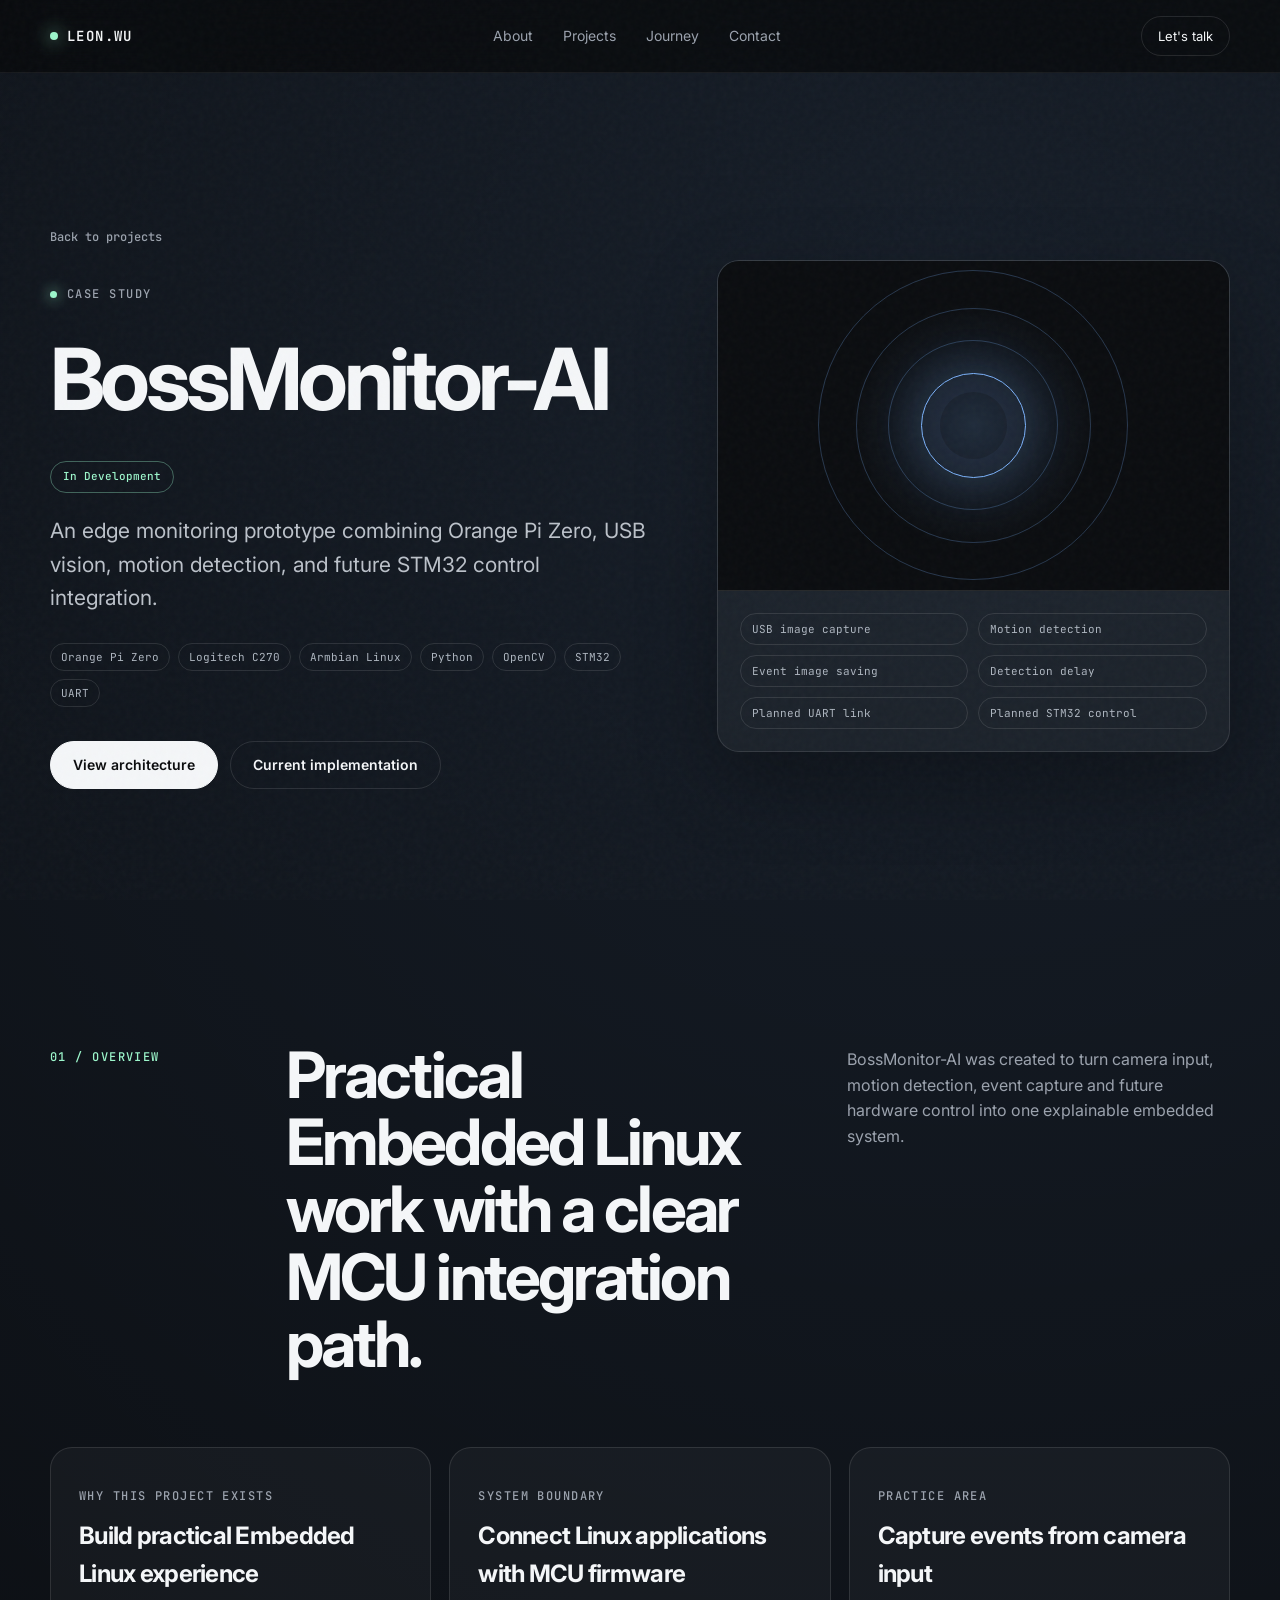
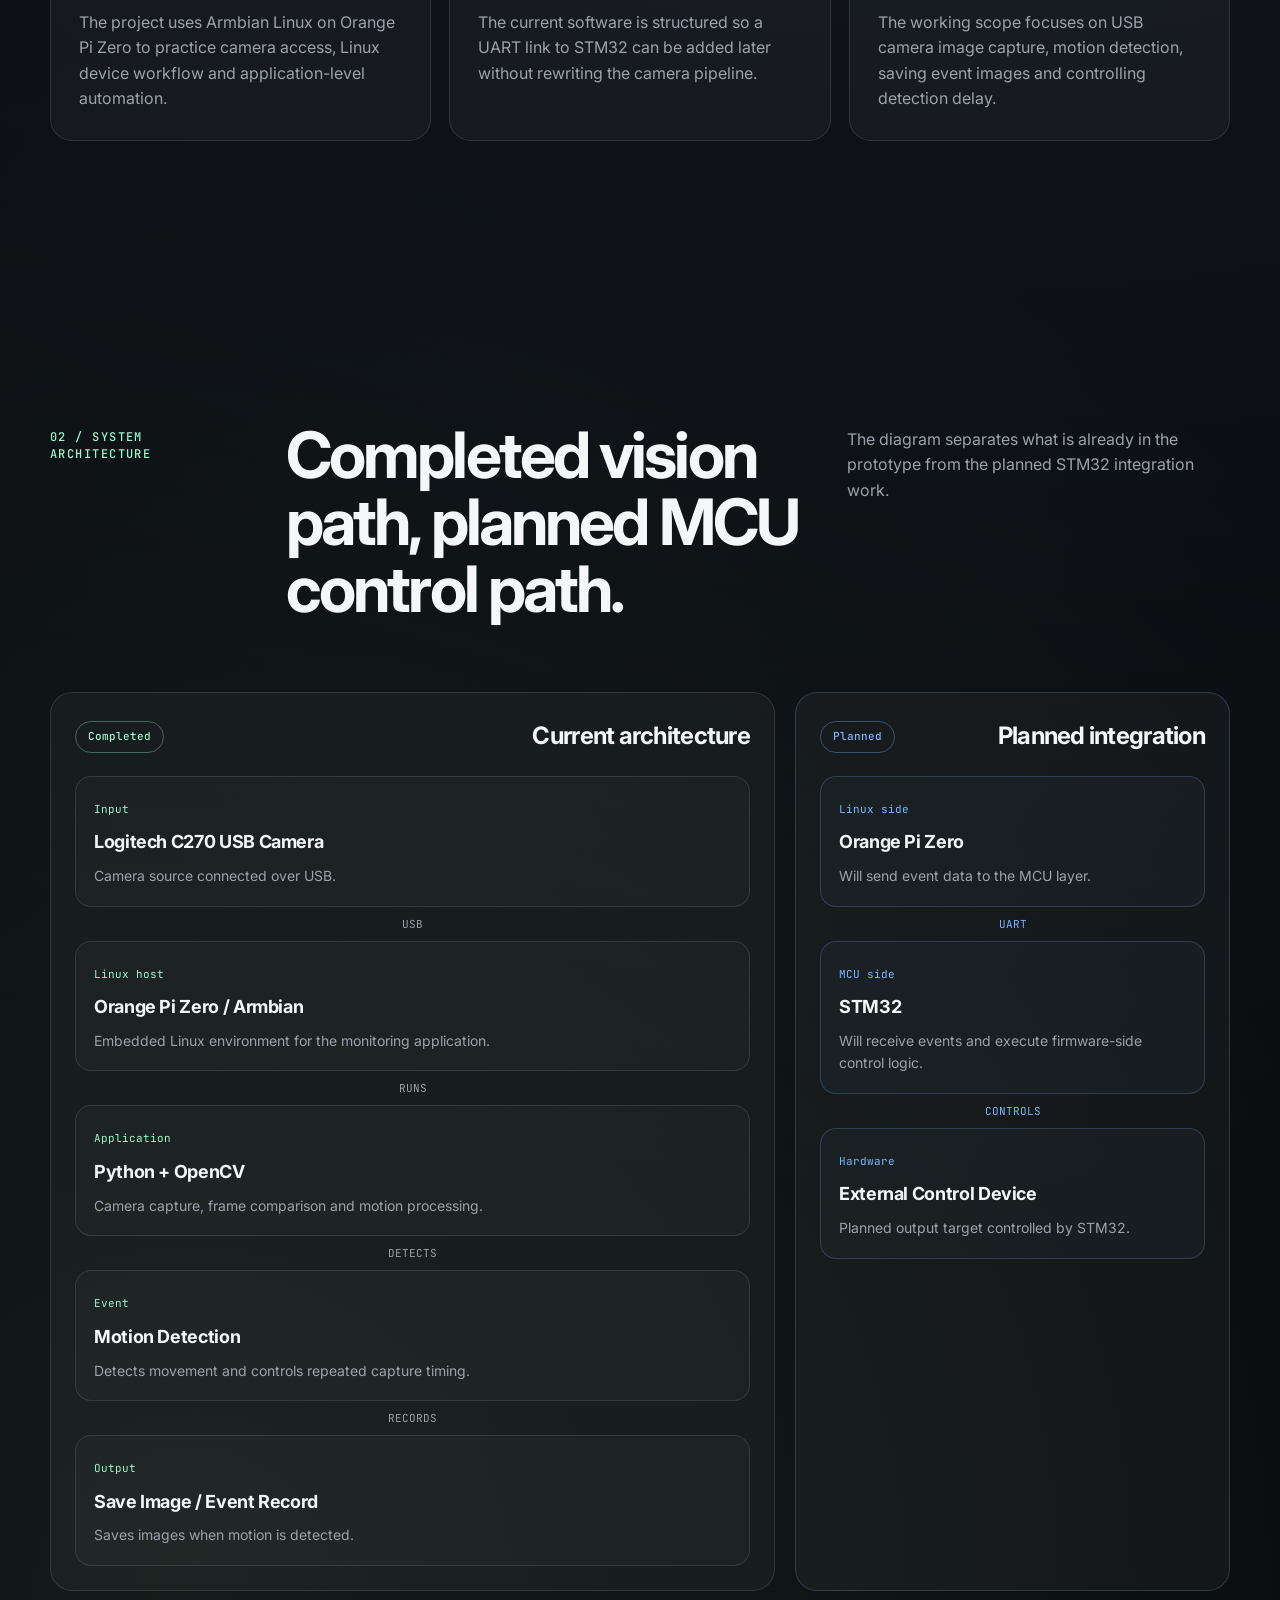
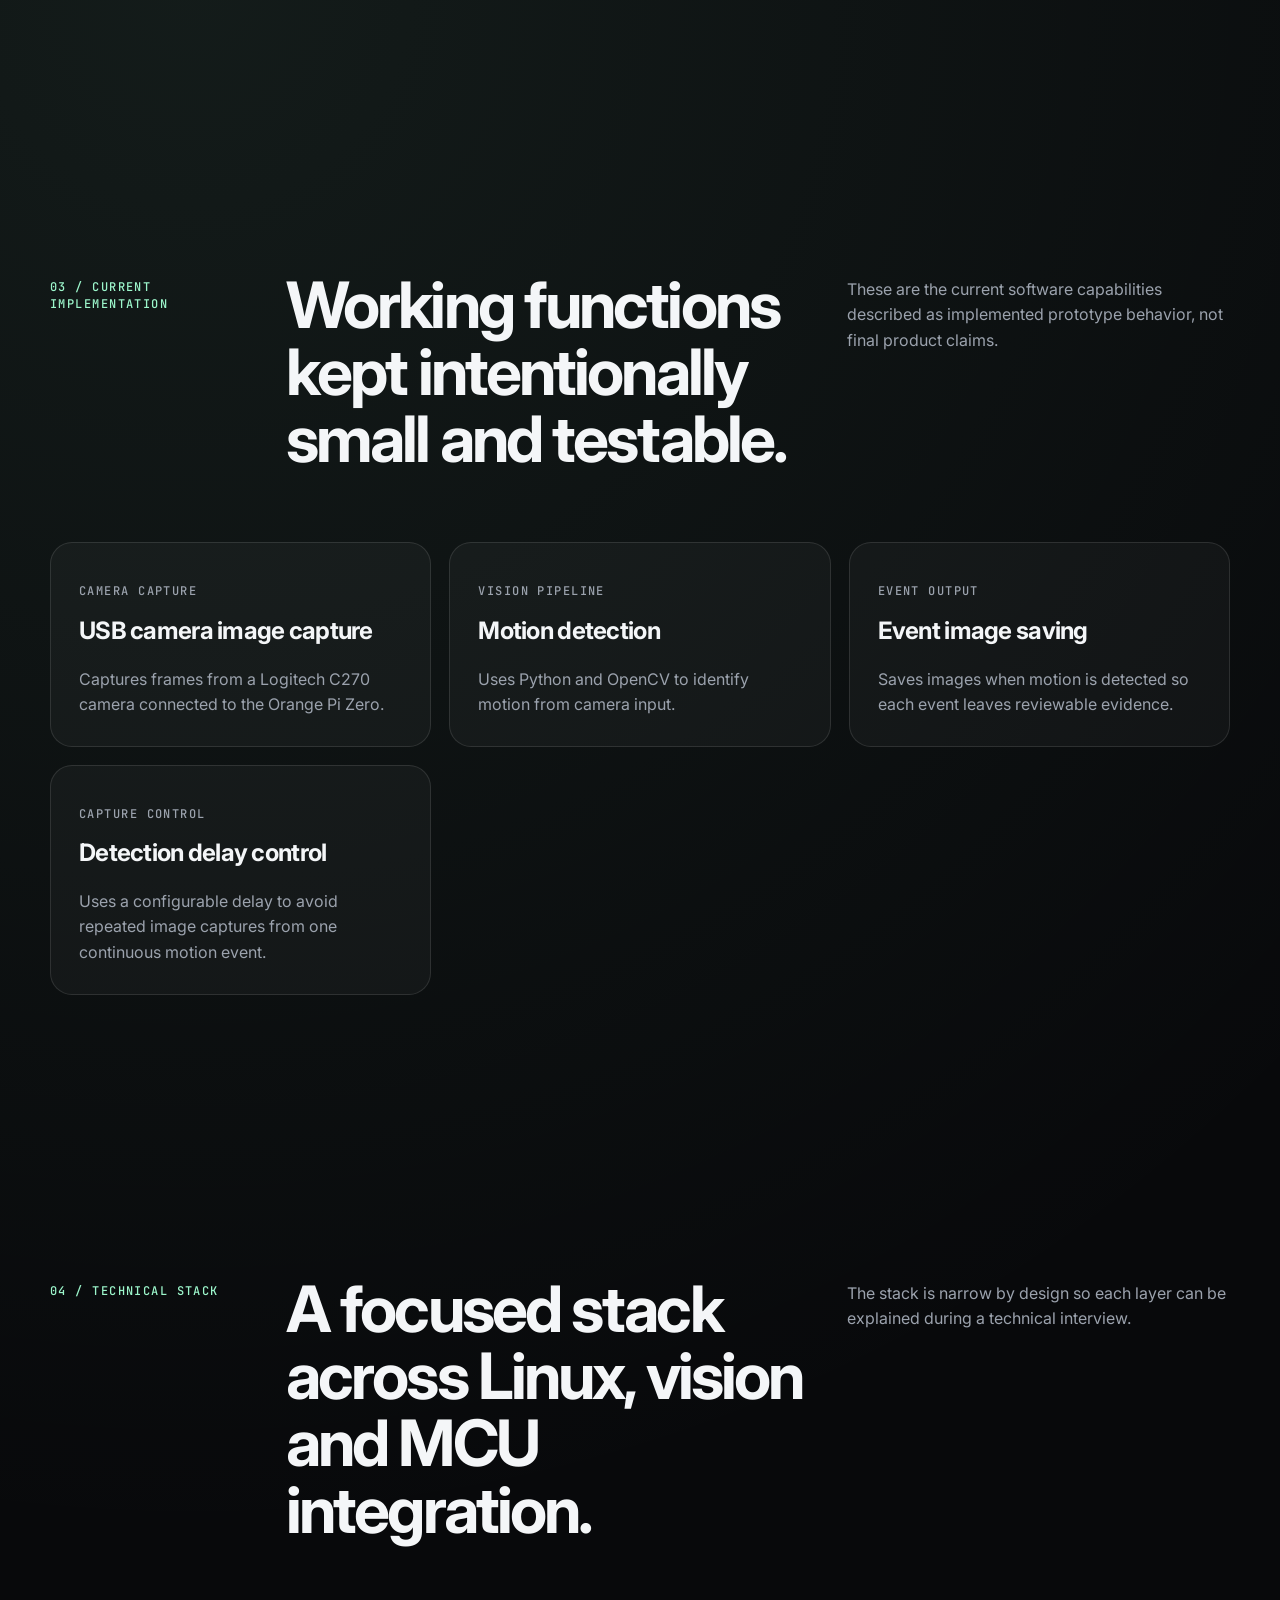
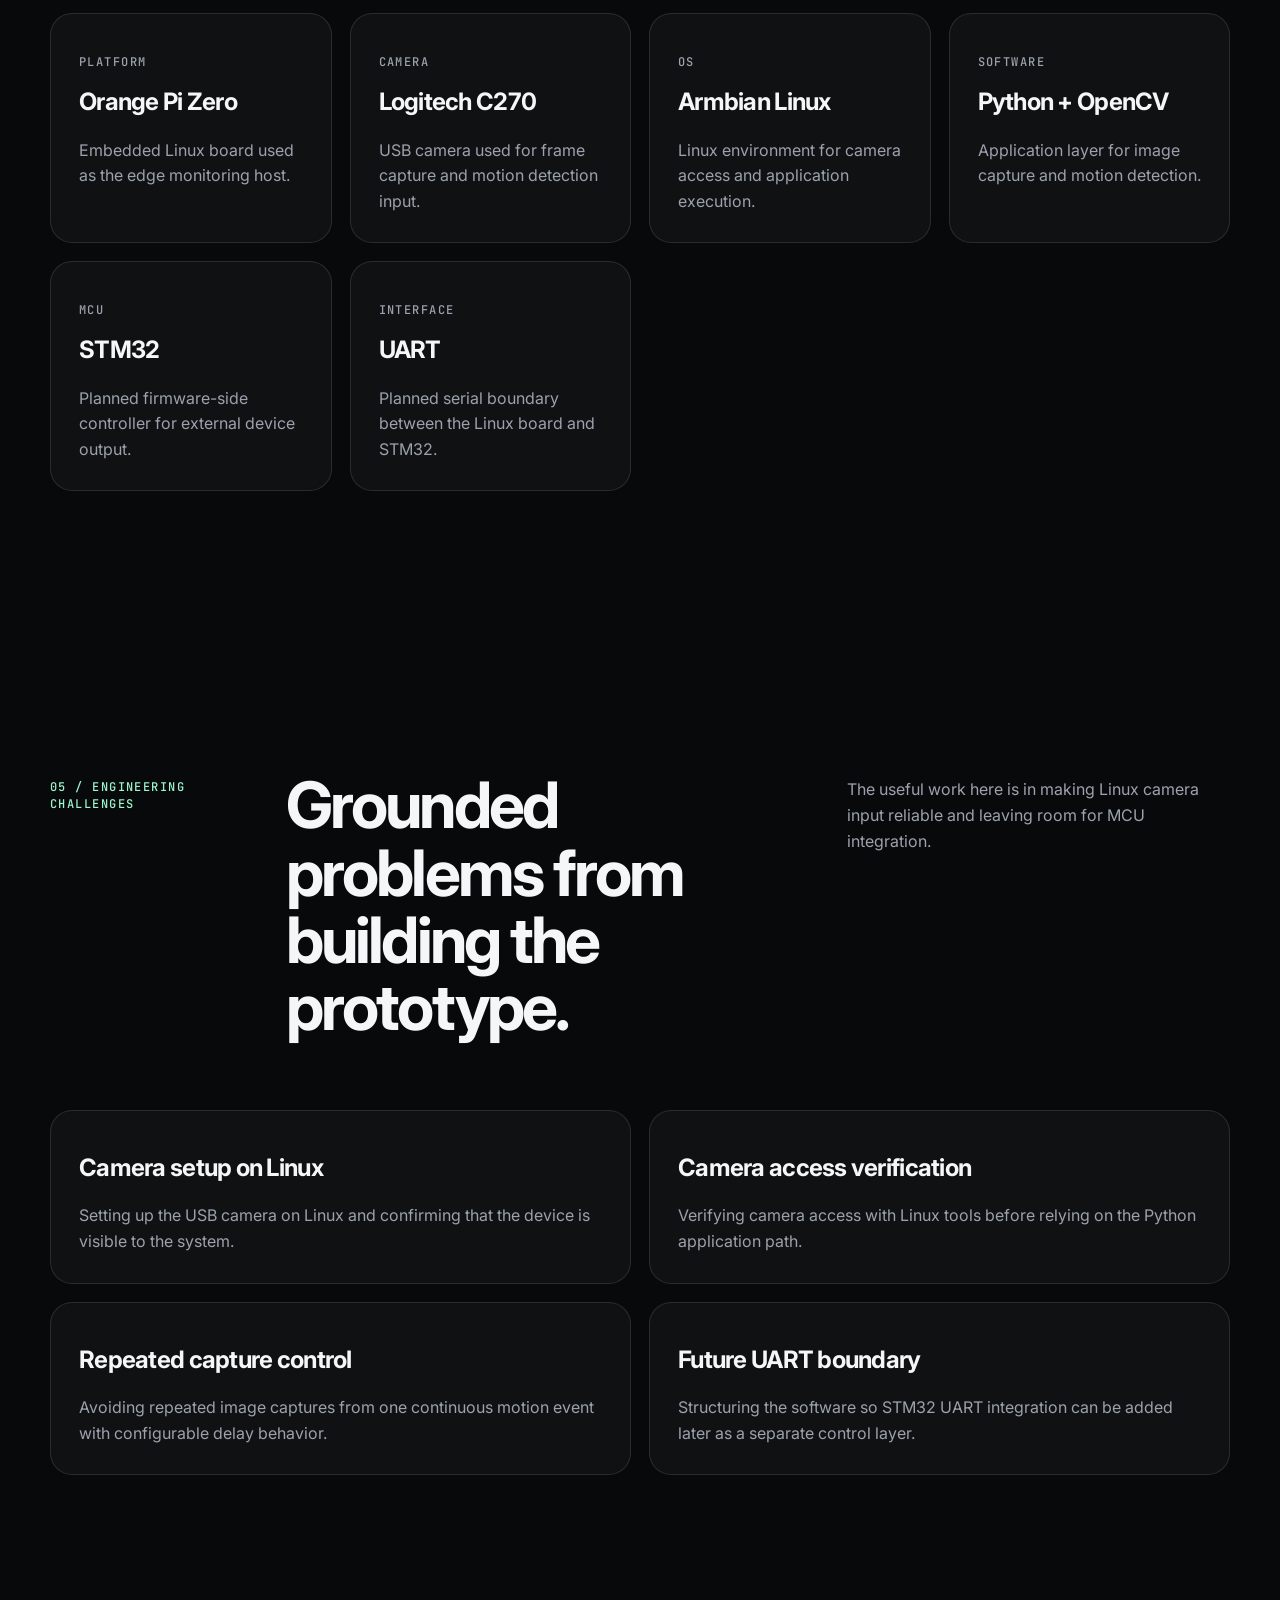
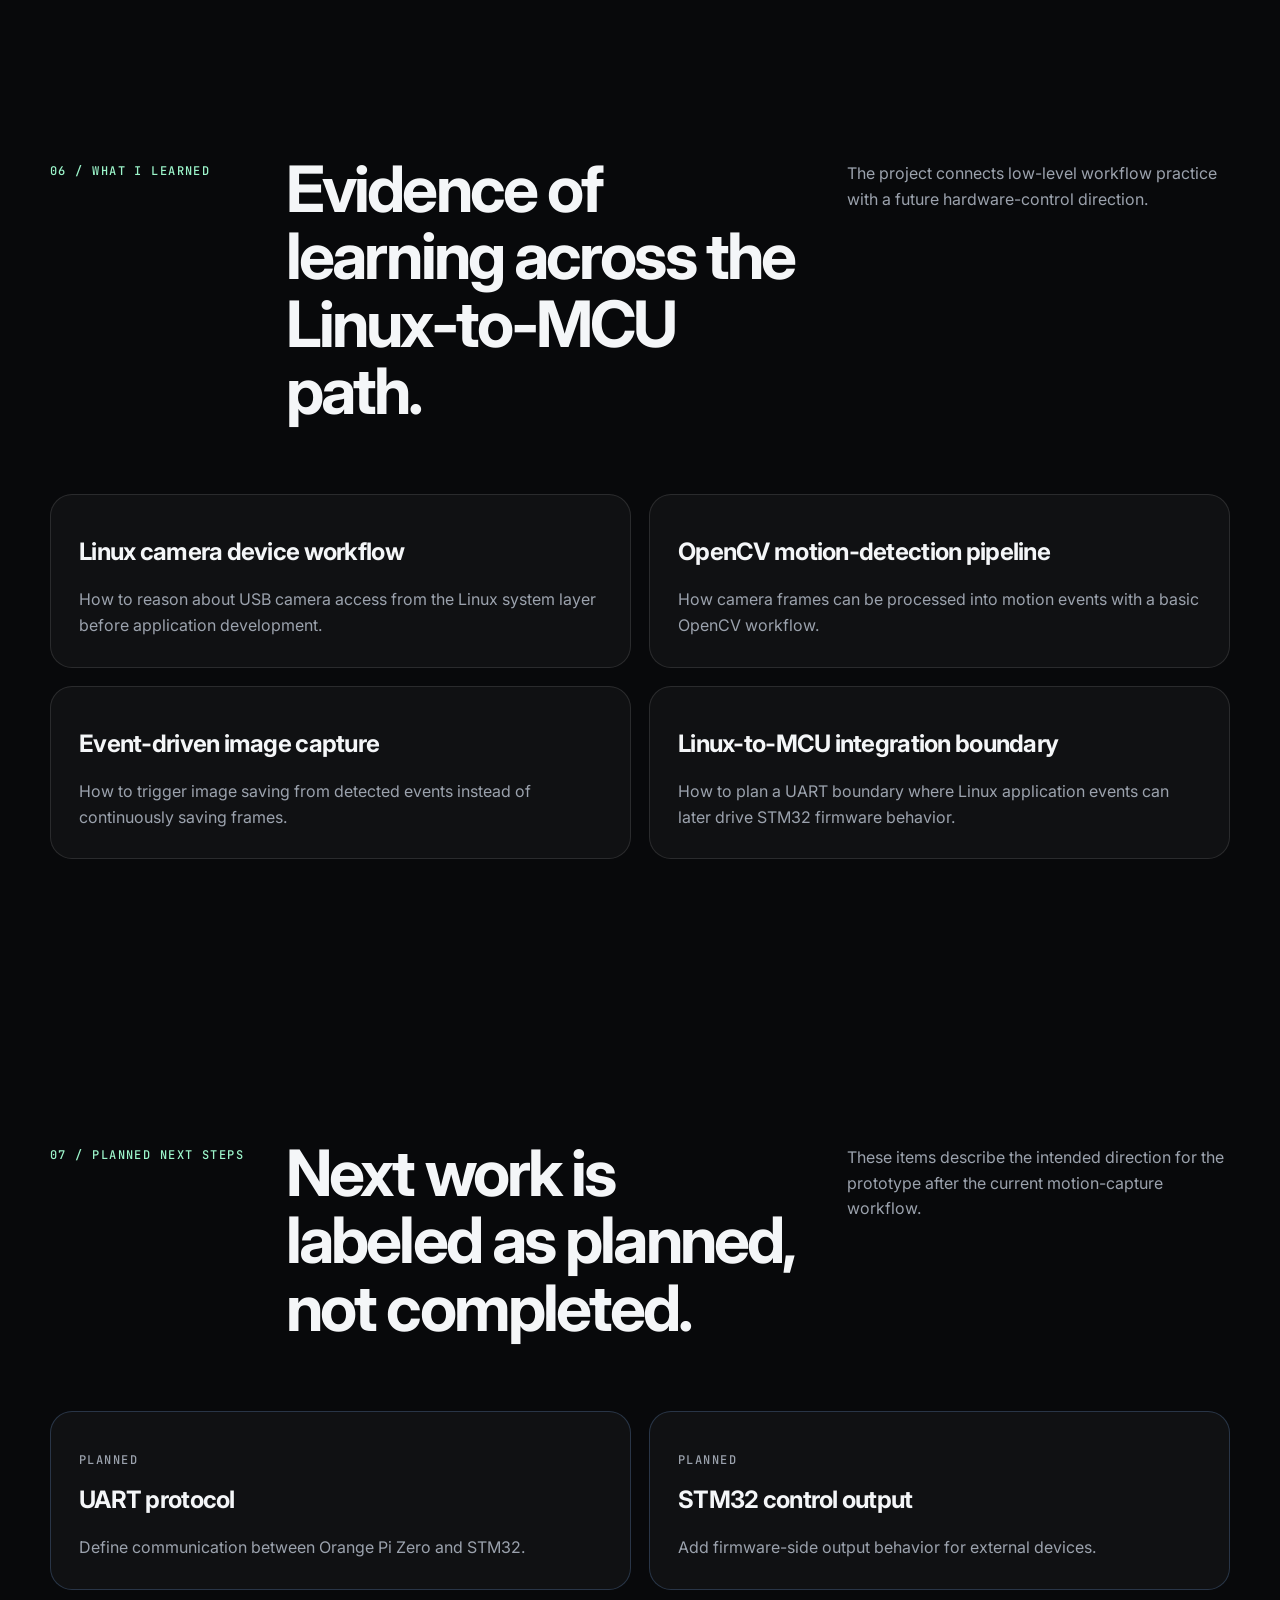
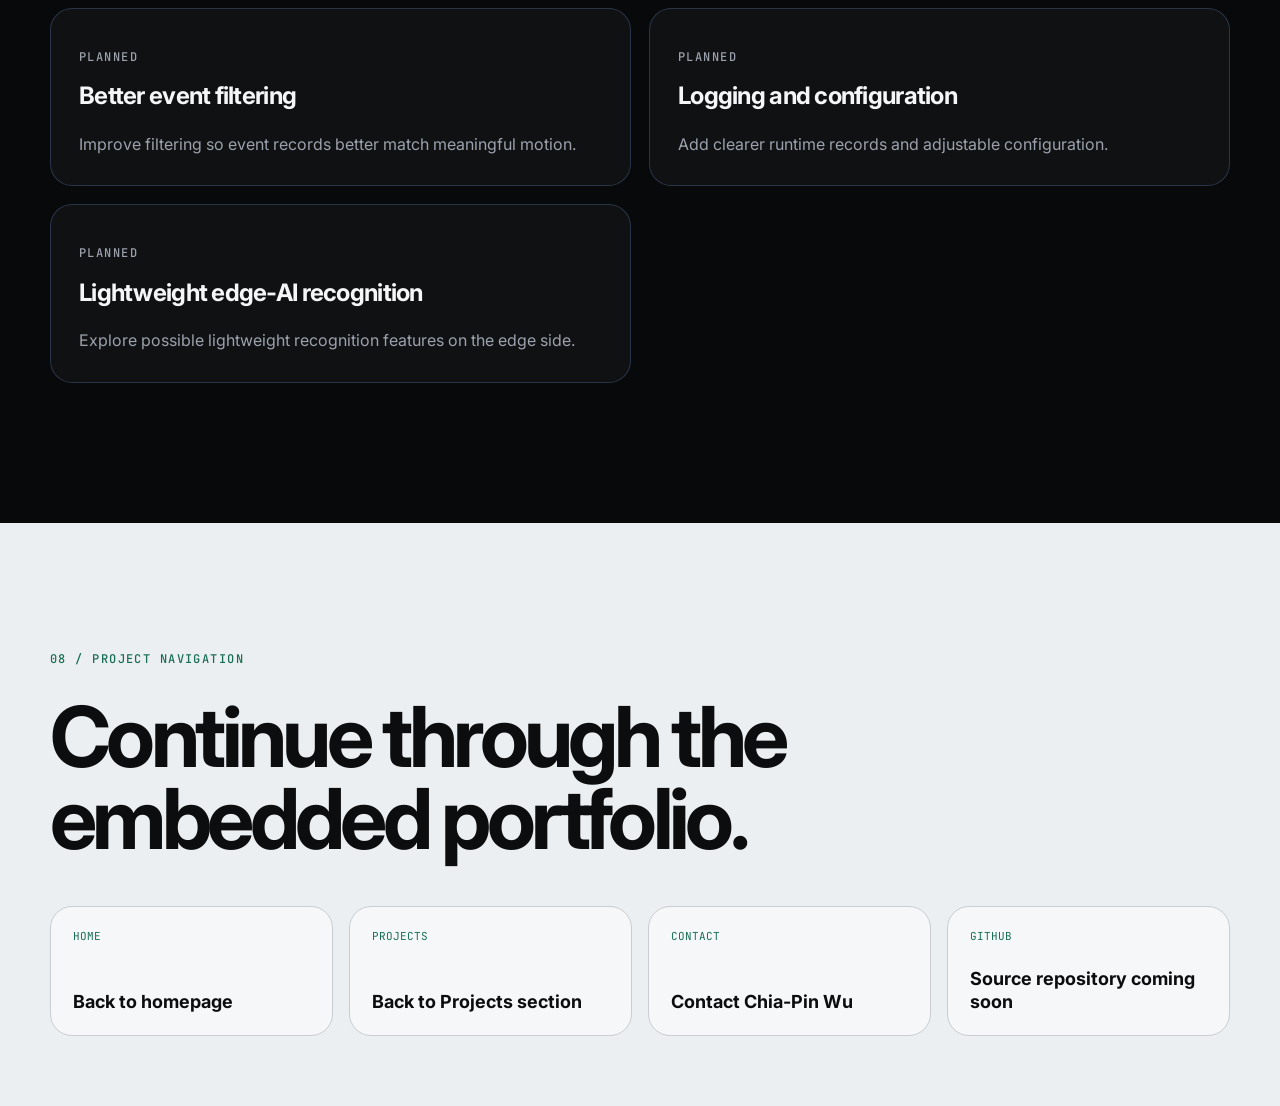
==== projects/bossmonitor-ai.html @ 5023fef6 "feat(repo): add BossMonitor-AI case study and homepage link" ====
<!doctype html>
<html lang="en">
<head>
  <meta charset="utf-8" />
  <meta name="viewport" content="width=device-width, initial-scale=1" />
  <meta name="description" content="BossMonitor-AI case study by Chia-Pin Wu, covering Orange Pi Zero, Logitech C270 USB vision, motion detection, Python, OpenCV, Armbian Linux and planned STM32 UART integration." />
  <meta name="theme-color" content="#08090b" />
  <title>BossMonitor-AI | Chia-Pin Wu</title>
  <link rel="preconnect" href="https://fonts.googleapis.com">
  <link rel="preconnect" href="https://fonts.gstatic.com" crossorigin>
  <link href="https://fonts.googleapis.com/css2?family=Inter:wght@400;500;600;700&family=JetBrains+Mono:wght@400;500&display=swap" rel="stylesheet">
  <link rel="stylesheet" href="../styles.css" />
</head>
<body>
  <div class="noise" aria-hidden="true"></div>
  <header class="nav-wrap">
    <nav class="nav container" aria-label="Primary navigation">
      <a class="brand" href="../index.html#top" aria-label="Chia-Pin Wu home">
        <span class="brand-dot"></span>
        LEON.WU
      </a>
      <div class="nav-links">
        <a href="../index.html#about">About</a>
        <a href="../index.html#projects">Projects</a>
        <a href="../index.html#journey">Journey</a>
        <a href="../index.html#contact">Contact</a>
      </div>
      <a class="nav-cta" href="../index.html#contact">Let's talk</a>
    </nav>
  </header>

  <main id="top">
    <section class="project-detail-hero container">
      <div class="project-detail-grid">
        <div class="project-detail-copy reveal">
          <a class="back-link" href="../index.html#projects">Back to projects</a>
          <p class="eyebrow"><span></span> CASE STUDY</p>
          <div class="project-title-row">
            <h1>BossMonitor-AI</h1>
            <span class="status-badge">In Development</span>
          </div>
          <p class="hero-lead">
            An edge monitoring prototype combining Orange Pi Zero, USB vision, motion detection,
            and future STM32 control integration.
          </p>
          <div class="tags project-hero-tags">
            <span>Orange Pi Zero</span><span>Logitech C270</span><span>Armbian Linux</span><span>Python</span><span>OpenCV</span><span>STM32</span><span>UART</span>
          </div>
          <div class="project-actions">
            <a class="button primary" href="#architecture">View architecture</a>
            <a class="button ghost" href="#implementation">Current implementation</a>
          </div>
        </div>

        <div class="project-detail-visual reveal delay-1" aria-label="BossMonitor-AI architecture preview">
          <div class="project-visual boss">
            <div class="camera-ring"></div>
            <div class="signal s1"></div>
            <div class="signal s2"></div>
            <div class="signal s3"></div>
          </div>
          <div class="detail-signal-list" aria-label="Core project components">
            <span>USB image capture</span>
            <span>Motion detection</span>
            <span>Event image saving</span>
            <span>Detection delay</span>
            <span>Planned UART link</span>
            <span>Planned STM32 control</span>
          </div>
        </div>
      </div>
    </section>

    <section class="section container">
      <div class="section-heading reveal">
        <p class="section-kicker">01 / OVERVIEW</p>
        <h2>Practical Embedded Linux work with a clear MCU integration path.</h2>
        <p>
          BossMonitor-AI was created to turn camera input, motion detection, event capture and future hardware control
          into one explainable embedded system.
        </p>
      </div>

      <div class="detail-panel-grid">
        <article class="detail-panel reveal">
          <p class="project-type">WHY THIS PROJECT EXISTS</p>
          <h3>Build practical Embedded Linux experience</h3>
          <p>
            The project uses Armbian Linux on Orange Pi Zero to practice camera access, Linux device workflow and application-level automation.
          </p>
        </article>
        <article class="detail-panel reveal delay-1">
          <p class="project-type">SYSTEM BOUNDARY</p>
          <h3>Connect Linux applications with MCU firmware</h3>
          <p>
            The current software is structured so a UART link to STM32 can be added later without rewriting the camera pipeline.
          </p>
        </article>
        <article class="detail-panel reveal delay-2">
          <p class="project-type">PRACTICE AREA</p>
          <h3>Capture events from camera input</h3>
          <p>
            The working scope focuses on USB camera image capture, motion detection, saving event images and controlling detection delay.
          </p>
        </article>
      </div>
    </section>

    <section class="section container" id="architecture">
      <div class="section-heading reveal">
        <p class="section-kicker">02 / SYSTEM ARCHITECTURE</p>
        <h2>Completed vision path, planned MCU control path.</h2>
        <p>
          The diagram separates what is already in the prototype from the planned STM32 integration work.
        </p>
      </div>

      <div class="architecture-board reveal" aria-label="BossMonitor-AI current and planned architecture">
        <article class="architecture-stage">
          <div class="architecture-stage-head">
            <span class="state-pill completed">Completed</span>
            <h3>Current architecture</h3>
          </div>
          <div class="flow-stack">
            <div class="flow-card completed">
              <span>Input</span>
              <h4>Logitech C270 USB Camera</h4>
              <p>Camera source connected over USB.</p>
            </div>
            <div class="flow-connector"><span>USB</span></div>
            <div class="flow-card completed">
              <span>Linux host</span>
              <h4>Orange Pi Zero / Armbian</h4>
              <p>Embedded Linux environment for the monitoring application.</p>
            </div>
            <div class="flow-connector"><span>runs</span></div>
            <div class="flow-card completed">
              <span>Application</span>
              <h4>Python + OpenCV</h4>
              <p>Camera capture, frame comparison and motion processing.</p>
            </div>
            <div class="flow-connector"><span>detects</span></div>
            <div class="flow-card completed">
              <span>Event</span>
              <h4>Motion Detection</h4>
              <p>Detects movement and controls repeated capture timing.</p>
            </div>
            <div class="flow-connector"><span>records</span></div>
            <div class="flow-card completed">
              <span>Output</span>
              <h4>Save Image / Event Record</h4>
              <p>Saves images when motion is detected.</p>
            </div>
          </div>
        </article>

        <article class="architecture-stage planned">
          <div class="architecture-stage-head">
            <span class="state-pill planned">Planned</span>
            <h3>Planned integration</h3>
          </div>
          <div class="flow-stack">
            <div class="flow-card planned">
              <span>Linux side</span>
              <h4>Orange Pi Zero</h4>
              <p>Will send event data to the MCU layer.</p>
            </div>
            <div class="flow-connector planned"><span>UART</span></div>
            <div class="flow-card planned">
              <span>MCU side</span>
              <h4>STM32</h4>
              <p>Will receive events and execute firmware-side control logic.</p>
            </div>
            <div class="flow-connector planned"><span>controls</span></div>
            <div class="flow-card planned">
              <span>Hardware</span>
              <h4>External Control Device</h4>
              <p>Planned output target controlled by STM32.</p>
            </div>
          </div>
        </article>
      </div>
    </section>

    <section class="section container" id="implementation">
      <div class="section-heading reveal">
        <p class="section-kicker">03 / CURRENT IMPLEMENTATION</p>
        <h2>Working functions kept intentionally small and testable.</h2>
        <p>
          These are the current software capabilities described as implemented prototype behavior, not final product claims.
        </p>
      </div>

      <div class="detail-panel-grid">
        <article class="detail-panel reveal">
          <p class="project-type">CAMERA CAPTURE</p>
          <h3>USB camera image capture</h3>
          <p>Captures frames from a Logitech C270 camera connected to the Orange Pi Zero.</p>
        </article>
        <article class="detail-panel reveal delay-1">
          <p class="project-type">VISION PIPELINE</p>
          <h3>Motion detection</h3>
          <p>Uses Python and OpenCV to identify motion from camera input.</p>
        </article>
        <article class="detail-panel reveal delay-2">
          <p class="project-type">EVENT OUTPUT</p>
          <h3>Event image saving</h3>
          <p>Saves images when motion is detected so each event leaves reviewable evidence.</p>
        </article>
        <article class="detail-panel reveal">
          <p class="project-type">CAPTURE CONTROL</p>
          <h3>Detection delay control</h3>
          <p>Uses a configurable delay to avoid repeated image captures from one continuous motion event.</p>
        </article>
      </div>
    </section>

    <section class="section container">
      <div class="section-heading reveal">
        <p class="section-kicker">04 / TECHNICAL STACK</p>
        <h2>A focused stack across Linux, vision and MCU integration.</h2>
        <p>
          The stack is narrow by design so each layer can be explained during a technical interview.
        </p>
      </div>

      <div class="spec-grid">
        <article class="detail-panel reveal">
          <p class="project-type">PLATFORM</p>
          <h3>Orange Pi Zero</h3>
          <p>Embedded Linux board used as the edge monitoring host.</p>
        </article>
        <article class="detail-panel reveal delay-1">
          <p class="project-type">CAMERA</p>
          <h3>Logitech C270</h3>
          <p>USB camera used for frame capture and motion detection input.</p>
        </article>
        <article class="detail-panel reveal">
          <p class="project-type">OS</p>
          <h3>Armbian Linux</h3>
          <p>Linux environment for camera access and application execution.</p>
        </article>
        <article class="detail-panel reveal delay-1">
          <p class="project-type">SOFTWARE</p>
          <h3>Python + OpenCV</h3>
          <p>Application layer for image capture and motion detection.</p>
        </article>
        <article class="detail-panel reveal">
          <p class="project-type">MCU</p>
          <h3>STM32</h3>
          <p>Planned firmware-side controller for external device output.</p>
        </article>
        <article class="detail-panel reveal delay-1">
          <p class="project-type">INTERFACE</p>
          <h3>UART</h3>
          <p>Planned serial boundary between the Linux board and STM32.</p>
        </article>
      </div>
    </section>

    <section class="section container">
      <div class="section-heading reveal">
        <p class="section-kicker">05 / ENGINEERING CHALLENGES</p>
        <h2>Grounded problems from building the prototype.</h2>
        <p>
          The useful work here is in making Linux camera input reliable and leaving room for MCU integration.
        </p>
      </div>

      <div class="detail-list-grid">
        <article class="detail-panel reveal">
          <h3>Camera setup on Linux</h3>
          <p>Setting up the USB camera on Linux and confirming that the device is visible to the system.</p>
        </article>
        <article class="detail-panel reveal delay-1">
          <h3>Camera access verification</h3>
          <p>Verifying camera access with Linux tools before relying on the Python application path.</p>
        </article>
        <article class="detail-panel reveal">
          <h3>Repeated capture control</h3>
          <p>Avoiding repeated image captures from one continuous motion event with configurable delay behavior.</p>
        </article>
        <article class="detail-panel reveal delay-1">
          <h3>Future UART boundary</h3>
          <p>Structuring the software so STM32 UART integration can be added later as a separate control layer.</p>
        </article>
      </div>
    </section>

    <section class="section container">
      <div class="section-heading reveal">
        <p class="section-kicker">06 / WHAT I LEARNED</p>
        <h2>Evidence of learning across the Linux-to-MCU path.</h2>
        <p>
          The project connects low-level workflow practice with a future hardware-control direction.
        </p>
      </div>

      <div class="detail-list-grid">
        <article class="detail-panel reveal">
          <h3>Linux camera device workflow</h3>
          <p>How to reason about USB camera access from the Linux system layer before application development.</p>
        </article>
        <article class="detail-panel reveal delay-1">
          <h3>OpenCV motion-detection pipeline</h3>
          <p>How camera frames can be processed into motion events with a basic OpenCV workflow.</p>
        </article>
        <article class="detail-panel reveal">
          <h3>Event-driven image capture</h3>
          <p>How to trigger image saving from detected events instead of continuously saving frames.</p>
        </article>
        <article class="detail-panel reveal delay-1">
          <h3>Linux-to-MCU integration boundary</h3>
          <p>How to plan a UART boundary where Linux application events can later drive STM32 firmware behavior.</p>
        </article>
      </div>
    </section>

    <section class="section container">
      <div class="section-heading reveal">
        <p class="section-kicker">07 / PLANNED NEXT STEPS</p>
        <h2>Next work is labeled as planned, not completed.</h2>
        <p>
          These items describe the intended direction for the prototype after the current motion-capture workflow.
        </p>
      </div>

      <div class="detail-list-grid">
        <article class="detail-panel planned-card reveal">
          <p class="project-type">PLANNED</p>
          <h3>UART protocol</h3>
          <p>Define communication between Orange Pi Zero and STM32.</p>
        </article>
        <article class="detail-panel planned-card reveal delay-1">
          <p class="project-type">PLANNED</p>
          <h3>STM32 control output</h3>
          <p>Add firmware-side output behavior for external devices.</p>
        </article>
        <article class="detail-panel planned-card reveal">
          <p class="project-type">PLANNED</p>
          <h3>Better event filtering</h3>
          <p>Improve filtering so event records better match meaningful motion.</p>
        </article>
        <article class="detail-panel planned-card reveal delay-1">
          <p class="project-type">PLANNED</p>
          <h3>Logging and configuration</h3>
          <p>Add clearer runtime records and adjustable configuration.</p>
        </article>
        <article class="detail-panel planned-card reveal">
          <p class="project-type">PLANNED</p>
          <h3>Lightweight edge-AI recognition</h3>
          <p>Explore possible lightweight recognition features on the edge side.</p>
        </article>
      </div>
    </section>

    <section class="project-detail-cta">
      <div class="container reveal">
        <p class="section-kicker">08 / PROJECT NAVIGATION</p>
        <h2>Continue through the embedded portfolio.</h2>
        <div class="project-nav-grid">
          <a class="project-nav-card" href="../index.html#top">
            <span>Home</span>
            <strong>Back to homepage</strong>
          </a>
          <a class="project-nav-card" href="../index.html#projects">
            <span>Projects</span>
            <strong>Back to Projects section</strong>
          </a>
          <a class="project-nav-card" href="../index.html#contact">
            <span>Contact</span>
            <strong>Contact Chia-Pin Wu</strong>
          </a>
          <article class="project-nav-card project-nav-card-static" aria-label="Source repository coming soon">
            <span>GitHub</span>
            <strong>Source repository coming soon</strong>
          </article>
        </div>
      </div>
    </section>
  </main>

  <script src="../script.js"></script>
</body>
</html>
---- styles.css ----
:root {
  --bg: #08090b;
  --bg-soft: #0d0f12;
  --panel: rgba(255,255,255,.035);
  --line: rgba(255,255,255,.11);
  --line-strong: rgba(255,255,255,.2);
  --text: #f4f6f8;
  --muted: #9ba2ad;
  --accent: #9cf6cb;
  --accent-2: #7eb5ff;
  --max: 1180px;
}

* { box-sizing: border-box; }
html { scroll-behavior: smooth; }
body {
  margin: 0;
  color: var(--text);
  background:
    radial-gradient(circle at 75% 4%, rgba(126,181,255,.12), transparent 28%),
    radial-gradient(circle at 15% 35%, rgba(156,246,203,.08), transparent 26%),
    var(--bg);
  font-family: Inter, system-ui, sans-serif;
  line-height: 1.6;
  overflow-x: hidden;
}
a { color: inherit; text-decoration: none; }
.container { width: min(calc(100% - 40px), var(--max)); margin-inline: auto; }
.noise {
  position: fixed; inset: 0; pointer-events: none; opacity: .035; z-index: 99;
  background-image: url("data:image/svg+xml,%3Csvg viewBox='0 0 180 180' xmlns='http://www.w3.org/2000/svg'%3E%3Cfilter id='n'%3E%3CfeTurbulence type='fractalNoise' baseFrequency='.9' numOctaves='4' stitchTiles='stitch'/%3E%3C/filter%3E%3Crect width='100%25' height='100%25' filter='url(%23n)' opacity='.8'/%3E%3C/svg%3E");
}

.nav-wrap {
  position: sticky; top: 0; z-index: 50;
  backdrop-filter: blur(18px);
  background: rgba(8,9,11,.72);
  border-bottom: 1px solid rgba(255,255,255,.06);
}
.nav { height: 72px; display: flex; align-items: center; justify-content: space-between; gap: 24px; }
.brand { font: 600 14px/1 JetBrains Mono, monospace; letter-spacing: .1em; display: flex; align-items: center; gap: 9px; }
.brand-dot { width: 8px; height: 8px; border-radius: 50%; background: var(--accent); box-shadow: 0 0 18px var(--accent); }
.nav-links { display: flex; gap: 30px; color: var(--muted); font-size: 14px; }
.nav-links a:hover { color: var(--text); }
.nav-cta, .button {
  display: inline-flex; align-items: center; justify-content: center;
  border-radius: 999px; transition: .25s ease;
}
.nav-cta { font-size: 13px; border: 1px solid var(--line); padding: 9px 16px; }
.nav-cta:hover { border-color: var(--accent); color: var(--accent); }

.hero { padding: 108px 0 48px; min-height: calc(100vh - 72px); display: flex; flex-direction: column; justify-content: space-between; }
.hero-grid { display: grid; grid-template-columns: 1.12fr .88fr; gap: 70px; align-items: center; }
.eyebrow, .section-kicker, .project-type, .timeline-label {
  font: 500 12px/1.4 JetBrains Mono, monospace; letter-spacing: .12em; color: var(--muted);
}
.eyebrow { display: flex; align-items: center; gap: 10px; }
.eyebrow span { width: 7px; height: 7px; border-radius: 50%; background: var(--accent); box-shadow: 0 0 14px var(--accent); }
h1 { margin: 24px 0; font-size: clamp(48px, 7.5vw, 96px); line-height: .98; letter-spacing: -.055em; max-width: 900px; }
h1 span { display: block; color: transparent; -webkit-text-stroke: 1px rgba(255,255,255,.45); }
.hero-lead { max-width: 680px; color: #bcc2ca; font-size: clamp(17px, 2vw, 21px); }
.hero-actions { display: flex; gap: 12px; margin-top: 34px; }
.button { min-height: 48px; padding: 0 22px; border: 1px solid var(--line); font-weight: 600; font-size: 14px; }
.button.primary { background: var(--text); color: #0b0c0e; border-color: var(--text); }
.button.primary:hover { transform: translateY(-2px); box-shadow: 0 12px 35px rgba(255,255,255,.12); }
.button.ghost:hover { border-color: var(--accent); color: var(--accent); }
.hero-meta { display: grid; grid-template-columns: repeat(3, 1fr); gap: 22px; border-top: 1px solid var(--line); margin-top: 58px; padding-top: 22px; }
.hero-meta strong { display: block; font-size: 14px; margin-bottom: 4px; }
.hero-meta span { color: var(--muted); font-size: 12px; }

.terminal {
  border: 1px solid var(--line);
  background: linear-gradient(145deg, rgba(255,255,255,.045), rgba(255,255,255,.015));
  border-radius: 22px; overflow: hidden; box-shadow: 0 30px 80px rgba(0,0,0,.35);
}
.terminal-bar { height: 50px; border-bottom: 1px solid var(--line); display: flex; align-items: center; padding: 0 17px; color: var(--muted); font: 12px JetBrains Mono, monospace; }
.terminal-dots { display: flex; gap: 7px; margin-right: auto; }
.terminal-dots i { width: 8px; height: 8px; border-radius: 50%; background: rgba(255,255,255,.22); }
.terminal-body { padding: 28px; min-height: 395px; font: 13px/1.8 JetBrains Mono, monospace; }
.terminal-body p { margin: 0 0 12px; }
.prompt { color: var(--accent); }
.result { color: #adb5bf; padding-left: 18px; }
.result.accent { color: var(--accent-2); }
.cursor { display: inline-block; width: 8px; height: 16px; background: var(--accent); vertical-align: -3px; animation: blink 1s steps(1) infinite; }
@keyframes blink { 50% { opacity: 0; } }

.tech-strip { margin-top: 90px; padding: 18px 0; display: flex; gap: 35px; overflow: hidden; border-top: 1px solid var(--line); border-bottom: 1px solid var(--line); color: #7f8792; font: 500 12px JetBrains Mono, monospace; white-space: nowrap; }

.section { padding: 140px 0; }
.section-heading { display: grid; grid-template-columns: .42fr 1.1fr .8fr; gap: 35px; align-items: start; margin-bottom: 70px; }
.section-heading h2 { margin: 0; font-size: clamp(38px, 5vw, 66px); line-height: 1.05; letter-spacing: -.045em; }
.section-heading > p:last-child { margin: 6px 0 0; color: var(--muted); }
.section-kicker { color: var(--accent); margin: 8px 0 0; }

.about-grid { display: grid; grid-template-columns: .85fr 1.15fr; gap: 24px; }
.panel, .skill-card, .project-card, .note-card {
  border: 1px solid var(--line); background: var(--panel); border-radius: 22px;
}
.about-story { padding: 35px; font-size: 20px; color: #c5cbd2; }
.about-story p:first-child { margin-top: 0; }
.about-story p:last-child { margin-bottom: 0; color: var(--muted); }
.skills-grid { display: grid; grid-template-columns: repeat(2,1fr); gap: 16px; }
.skill-card { padding: 25px; min-height: 210px; transition: .25s; }
.skill-card:hover { transform: translateY(-4px); border-color: var(--line-strong); }
.skill-num { font: 12px JetBrains Mono, monospace; color: var(--accent); }
.skill-card h3 { font-size: 22px; margin: 35px 0 10px; }
.skill-card p:last-child { color: var(--muted); margin-bottom: 0; font-size: 14px; }

.projects-grid { display: grid; grid-template-columns: repeat(2, 1fr); gap: 20px; }
.project-card { overflow: hidden; }
.project-card-clickable { display:block; color:inherit; transition: transform .25s ease, border-color .25s ease, box-shadow .25s ease; }
.project-card-clickable:hover { transform: translateY(-4px); border-color: var(--line-strong); box-shadow: 0 24px 60px rgba(0,0,0,.22); }
.project-card-clickable:focus-visible { outline: 3px solid rgba(156,246,203,.4); outline-offset: 5px; border-color: var(--accent); }
.project-card-clickable:hover .project-link, .project-card-clickable:focus-visible .project-link { color: var(--text); }
.project-top { height: 54px; display: flex; align-items: center; justify-content: space-between; padding: 0 22px; border-bottom: 1px solid var(--line); font: 11px JetBrains Mono, monospace; color: var(--muted); }
.status { color: var(--accent); }
.project-visual { height: 260px; border-bottom: 1px solid var(--line); position: relative; display: grid; place-items: center; overflow: hidden; background: #0b0d10; }
.project-copy { padding: 28px; }
.project-copy h3 { font-size: 30px; letter-spacing: -.035em; margin: 8px 0 10px; }
.project-copy > p:not(.project-type) { color: var(--muted); min-height: 52px; }
.project-link { display:inline-flex; margin-top: 4px; color: var(--accent); font: 500 12px/1.4 JetBrains Mono, monospace; }
.project-link:hover { color: var(--text); }
.project-link:focus-visible { outline: 2px solid rgba(156,246,203,.45); outline-offset: 4px; border-radius: 4px; }
.tags { display: flex; gap: 8px; flex-wrap: wrap; margin-top: 22px; }
.tags span { border: 1px solid var(--line); border-radius: 999px; padding: 6px 10px; font: 11px JetBrains Mono, monospace; color: #aeb6c0; }
.project-visual.boss { background: radial-gradient(circle, rgba(126,181,255,.18), transparent 40%), #0b0d10; }
.camera-ring { width: 105px; height: 105px; border: 1px solid var(--accent-2); border-radius: 50%; box-shadow: inset 0 0 0 18px rgba(126,181,255,.05), 0 0 50px rgba(126,181,255,.18); }
.signal { position: absolute; border: 1px solid rgba(126,181,255,.25); border-radius: 50%; animation: pulse 3s infinite; }
.s1 { width: 170px; height: 170px; } .s2 { width: 235px; height: 235px; animation-delay: 1s; } .s3 { width: 310px; height: 310px; animation-delay: 2s; }
@keyframes pulse { 0%,100% { opacity:.15; transform:scale(.95)} 50% { opacity:.8; transform:scale(1.03)} }
.project-visual.buildroot code, .project-visual.driver pre { color: var(--accent); font: 14px/1.9 JetBrains Mono, monospace; }
.project-visual.stm32 { background-image: linear-gradient(rgba(255,255,255,.035) 1px, transparent 1px), linear-gradient(90deg, rgba(255,255,255,.035) 1px, transparent 1px); background-size: 22px 22px; }
.chip { width: 118px; height: 118px; display: grid; place-items: center; border: 1px solid var(--accent); box-shadow: 0 0 45px rgba(156,246,203,.14), inset 0 0 25px rgba(156,246,203,.08); position: relative; }
.chip:before, .chip:after { content:""; position:absolute; inset:-17px 14px; border-top: 8px dotted rgba(156,246,203,.45); border-bottom: 8px dotted rgba(156,246,203,.45); }
.chip:after { inset:14px -17px; border:0; border-left:8px dotted rgba(156,246,203,.45); border-right:8px dotted rgba(156,246,203,.45); }
.chip span { font: 13px JetBrains Mono, monospace; color: var(--accent); }

.project-detail-hero { padding: 108px 0 70px; min-height: calc(100vh - 72px); display:flex; align-items:center; }
.project-detail-grid { display:grid; grid-template-columns: 1.08fr .92fr; gap: 64px; align-items:center; width:100%; }
.project-detail-copy h1 { margin: 22px 0; font-size: clamp(46px, 6.7vw, 88px); line-height: .98; letter-spacing: -.055em; max-width: 920px; }
.project-title-row { display:flex; align-items:flex-start; gap:18px; flex-wrap:wrap; }
.project-title-row h1 { flex:1 1 560px; }
.status-badge, .state-pill {
  display:inline-flex; align-items:center; min-height:32px; border:1px solid rgba(156,246,203,.35);
  border-radius:999px; padding:0 12px; color:var(--accent); font: 500 11px/1 JetBrains Mono, monospace; white-space:nowrap;
}
.back-link { display:inline-flex; margin-bottom: 28px; color: var(--muted); font: 500 12px/1.4 JetBrains Mono, monospace; }
.back-link:hover { color: var(--accent); }
.back-link:focus-visible { outline: 2px solid rgba(156,246,203,.45); outline-offset: 4px; border-radius: 4px; }
.project-actions { display:flex; gap:12px; flex-wrap:wrap; margin-top:34px; }
.project-hero-tags { margin-top:28px; }
.project-detail-visual { border:1px solid var(--line); border-radius:22px; overflow:hidden; background:var(--panel); box-shadow:0 30px 80px rgba(0,0,0,.28); }
.project-detail-visual .project-visual { height:330px; border-bottom:1px solid var(--line); }
.detail-signal-list { display:grid; grid-template-columns: repeat(2,1fr); gap:10px; padding:22px; }
.detail-signal-list span { border:1px solid var(--line); border-radius:999px; padding:8px 11px; color:#aeb6c0; font: 11px JetBrains Mono, monospace; }
.detail-panel-grid, .spec-grid, .detail-list-grid { display:grid; grid-template-columns: repeat(3,1fr); gap:18px; }
.spec-grid { grid-template-columns: repeat(4,1fr); }
.detail-panel, .flow-node {
  border:1px solid var(--line); background:var(--panel); border-radius:22px; padding:28px;
}
.detail-panel h3, .flow-node h3 { margin: 10px 0; font-size:24px; letter-spacing:-.03em; }
.detail-panel p:last-child, .flow-node p { color:var(--muted); margin-bottom:0; }
.detail-list-grid { grid-template-columns: repeat(2,1fr); }
.planned-card { border-color: rgba(126,181,255,.22); }
.architecture-board { display:grid; grid-template-columns: 1.25fr .75fr; gap:20px; }
.architecture-stage { border:1px solid var(--line); background:var(--panel); border-radius:22px; padding:24px; }
.architecture-stage.planned { border-color:rgba(126,181,255,.22); }
.architecture-stage-head { display:flex; align-items:center; justify-content:space-between; gap:16px; margin-bottom:20px; }
.architecture-stage-head h3 { margin:0; font-size:24px; letter-spacing:-.03em; }
.state-pill.completed { color:var(--accent); border-color:rgba(156,246,203,.35); }
.state-pill.planned { color:var(--accent-2); border-color:rgba(126,181,255,.35); }
.flow-stack { display:grid; gap:10px; }
.flow-card { border:1px solid var(--line); border-radius:16px; padding:18px; background:rgba(255,255,255,.025); }
.flow-card.planned { border-color:rgba(126,181,255,.22); background:rgba(126,181,255,.035); }
.flow-card span { color:var(--accent); font: 11px JetBrains Mono, monospace; }
.flow-card.planned span { color:var(--accent-2); }
.flow-card h4 { margin:8px 0; font-size:18px; letter-spacing:-.02em; }
.flow-card p { margin:0; color:var(--muted); font-size:14px; }
.flow-connector { display:grid; place-items:center; color:var(--muted); font: 11px JetBrains Mono, monospace; text-transform:uppercase; }
.flow-connector.planned { color:var(--accent-2); }
.architecture-flow { display:grid; grid-template-columns: 1fr auto 1fr auto 1fr auto 1fr; gap:16px; align-items:center; }
.flow-node { min-height:190px; }
.flow-node span { color:var(--accent); font: 12px JetBrains Mono, monospace; }
.flow-arrow { color:var(--accent); font: 24px JetBrains Mono, monospace; }
.project-detail-cta { padding: 120px 0 70px; background:#eceff1; color:#0c0d0f; }
.project-detail-cta h2 { max-width:820px; font-size:clamp(44px, 7vw, 84px); line-height:.98; letter-spacing:-.055em; margin:28px 0; }
.project-detail-cta .section-kicker { color:#186e53; }
.project-detail-cta .button.primary { background:#0c0d0f; color:#f4f6f8; border-color:#0c0d0f; }
.project-detail-cta .button.ghost { border-color:#c9cdd1; }
.project-detail-cta .button.ghost:hover { border-color:#186e53; color:#186e53; }
.project-nav-grid { display:grid; grid-template-columns:repeat(4,1fr); gap:16px; margin-top:46px; }
.project-nav-card {
  min-height:130px; display:flex; flex-direction:column; justify-content:space-between; padding:22px;
  border:1px solid #c9cdd1; border-radius:22px; background:rgba(255,255,255,.52);
  transition: transform .25s ease, border-color .25s ease, box-shadow .25s ease, color .25s ease;
}
.project-nav-card:hover { transform:translateY(-4px); border-color:#97aaa5; box-shadow:0 24px 50px rgba(12,13,15,.09); color:#186e53; }
.project-nav-card:focus-visible { outline:3px solid rgba(24,110,83,.28); outline-offset:4px; border-color:#186e53; }
.project-nav-card span { color:#186e53; font: 11px JetBrains Mono, monospace; text-transform:uppercase; }
.project-nav-card strong { color:#0c0d0f; font-size:18px; line-height:1.25; }
.project-nav-card-static:hover { transform:none; color:#0c0d0f; }

.timeline { border-top: 1px solid var(--line); }
.timeline-item { display: grid; grid-template-columns: 130px 1px 1fr; gap: 35px; min-height: 170px; border-bottom: 1px solid var(--line); padding: 32px 0; }
.timeline-year { font: 14px JetBrains Mono, monospace; color: var(--muted); }
.timeline-line { background: var(--line); position: relative; }
.timeline-line:before { content:""; width: 9px; height: 9px; border-radius:50%; position:absolute; top:0; left:50%; transform:translate(-50%,-1px); background:#656b74; }
.timeline-line.active:before { background: var(--accent); box-shadow: 0 0 18px var(--accent); }
.timeline-copy h3 { font-size: 25px; margin: 8px 0; }
.timeline-copy p:last-child { color: var(--muted); margin: 0; }

.notes-grid { display: grid; grid-template-columns: repeat(3,1fr); gap: 18px; }
.note-card { padding: 25px; min-height: 240px; display:flex; flex-direction:column; transition:.25s; }
.note-card:hover { transform: translateY(-4px); border-color: var(--line-strong); }
.note-card > p { font: 11px JetBrains Mono, monospace; color: var(--accent); }
.note-card h3 { font-size: 22px; line-height:1.3; margin: auto 0 30px; }
.note-card span { color: var(--muted); font: 11px JetBrains Mono, monospace; }

.contact-section { padding: 130px 0 50px; background: #eceff1; color: #0c0d0f; }
.contact-inner h2 { max-width: 850px; font-size: clamp(46px, 7vw, 90px); line-height:.98; letter-spacing:-.06em; margin: 28px 0; }
.contact-inner > p:not(.section-kicker) { max-width: 720px; color: #555b63; font-size: 18px; }
.contact-section .section-kicker { color: #186e53; }
.contact-card-grid { display: grid; grid-template-columns: repeat(3,1fr); gap: 16px; margin-top: 70px; }
.contact-card {
  min-height: 142px; display:flex; align-items:flex-start; gap:16px; padding:22px;
  border:1px solid #c9cdd1; border-radius:22px; background:rgba(255,255,255,.52);
  box-shadow: 0 16px 40px rgba(12,13,15,.04); transition: transform .25s ease, border-color .25s ease, box-shadow .25s ease, color .25s ease;
}
.contact-card:hover { transform: translateY(-4px); border-color:#97aaa5; box-shadow:0 24px 50px rgba(12,13,15,.09); color:#186e53; }
.contact-card:focus-visible { outline: 3px solid rgba(24,110,83,.28); outline-offset: 4px; border-color:#186e53; }
.contact-card-static:hover { transform:none; color:#0c0d0f; }
.contact-icon {
  width:42px; height:42px; flex:0 0 42px; display:grid; place-items:center;
  border:1px solid #c9cdd1; border-radius:50%; color:#186e53; background:#f8faf9;
}
.contact-icon svg { width:21px; height:21px; fill:none; stroke:currentColor; stroke-width:1.8; stroke-linecap:round; stroke-linejoin:round; }
.contact-icon circle { fill:none; }
.contact-card-copy { min-width:0; display:flex; flex-direction:column; gap:10px; }
.contact-card-label { font:600 15px/1.2 Inter, system-ui, sans-serif; color:#0c0d0f; }
.contact-card-value { color:#555b63; font:12px/1.5 JetBrains Mono, monospace; overflow-wrap:anywhere; }
.footer-line { display:flex; justify-content:space-between; color:#6d737b; font-size:12px; padding-top:35px; }

.reveal { opacity: 1; transform: none; transition: opacity .75s ease, transform .75s ease; }
.js .reveal { opacity: 0; transform: translateY(22px); }
.js .reveal.visible { opacity: 1; transform: none; }
.delay-1 { transition-delay: .12s; } .delay-2 { transition-delay: .24s; }

@media (max-width: 900px) {
  .nav-links { display:none; }
  .hero { padding-top: 78px; }
  .hero-grid, .about-grid { grid-template-columns:1fr; }
  .hero-grid { gap:50px; }
  .section-heading { grid-template-columns:1fr; gap:14px; }
  .projects-grid { grid-template-columns:1fr; }
  .project-detail-hero { padding-top:78px; min-height:auto; }
  .project-detail-grid { grid-template-columns:1fr; gap:48px; }
  .detail-panel-grid, .spec-grid, .detail-list-grid { grid-template-columns:repeat(2,1fr); }
  .architecture-board { grid-template-columns:1fr; }
  .architecture-flow { grid-template-columns:1fr; }
  .flow-arrow { transform:rotate(90deg); justify-self:center; }
  .project-nav-grid { grid-template-columns:repeat(2,1fr); }
  .notes-grid { grid-template-columns:1fr; }
  .contact-card-grid { grid-template-columns:repeat(2,1fr); }
}
@media (max-width: 620px) {
  .container { width:min(calc(100% - 24px), var(--max)); }
  .nav { height:64px; }
  .nav-cta { display:none; }
  .hero { min-height:auto; padding-bottom:30px; }
  h1 { font-size:48px; }
  .hero-meta { grid-template-columns:1fr; }
  .terminal-body { min-height:340px; padding:20px; font-size:11px; }
  .skills-grid { grid-template-columns:1fr; }
  .section { padding:90px 0; }
  .project-visual { height:220px; }
  .project-detail-copy h1 { font-size:48px; }
  .project-detail-visual .project-visual { height:240px; }
  .project-title-row { display:block; }
  .status-badge { margin-top:12px; }
  .detail-signal-list, .detail-panel-grid, .spec-grid, .detail-list-grid, .project-nav-grid { grid-template-columns:1fr; }
  .detail-panel, .flow-node, .architecture-stage, .flow-card, .project-nav-card { padding:22px; }
  .project-detail-cta { padding:90px 0 50px; }
  .timeline-item { grid-template-columns:76px 1px 1fr; gap:18px; }
  .contact-card-grid { grid-template-columns:1fr; margin-top:48px; }
  .contact-card { min-height:124px; padding:18px; }
  .footer-line { flex-direction:column; gap:8px; }
}
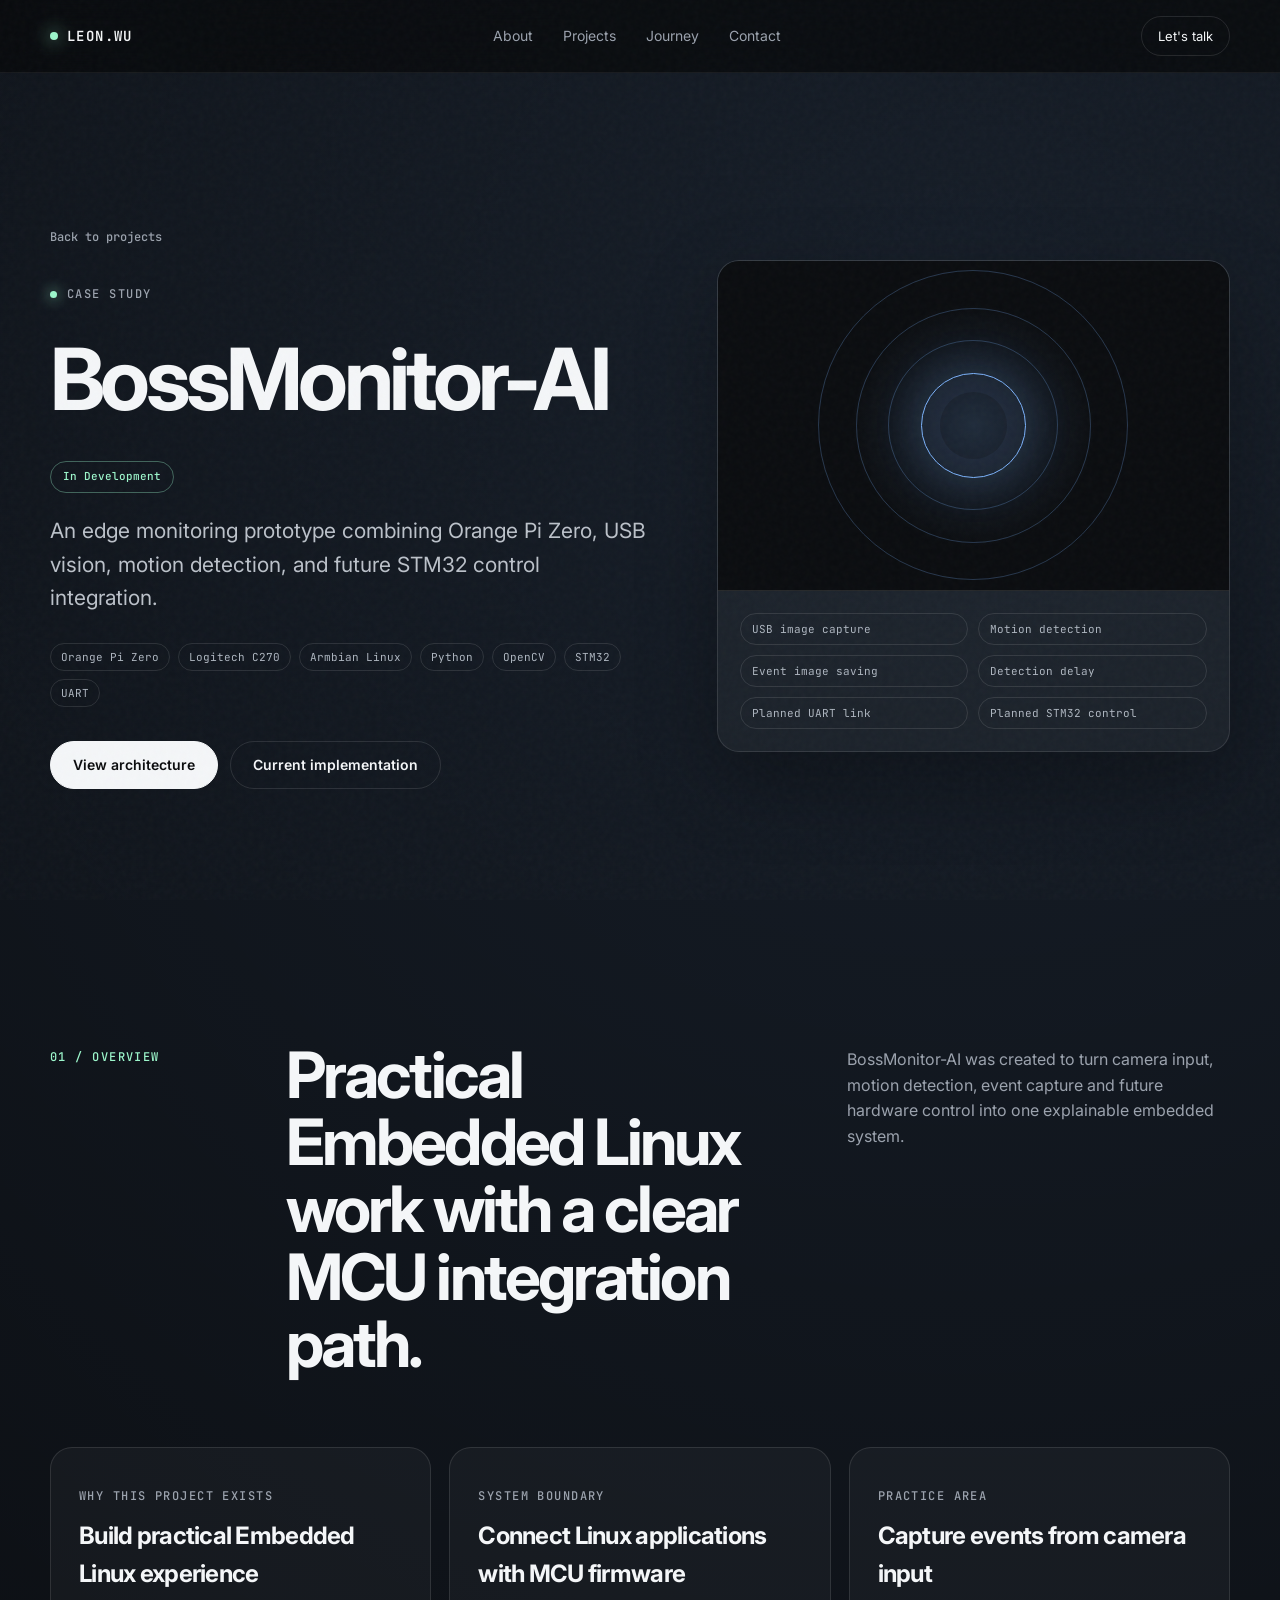
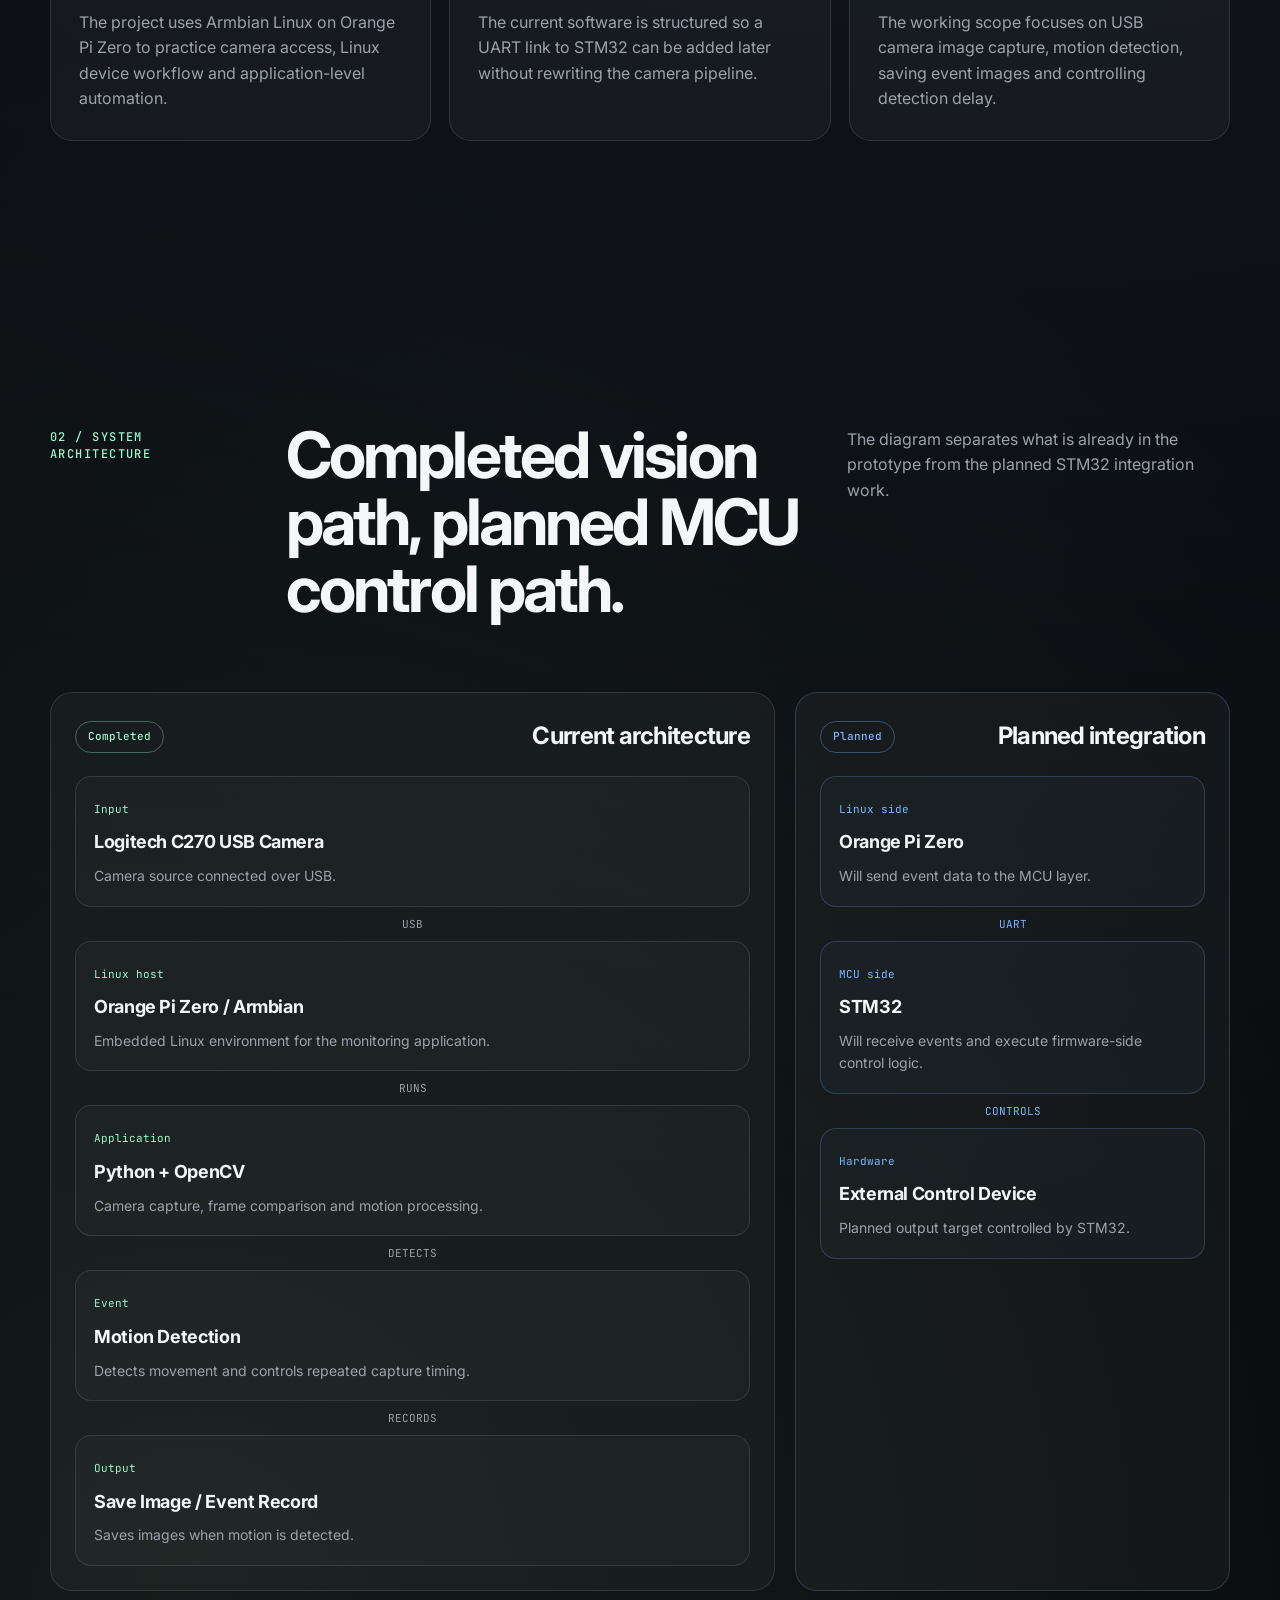
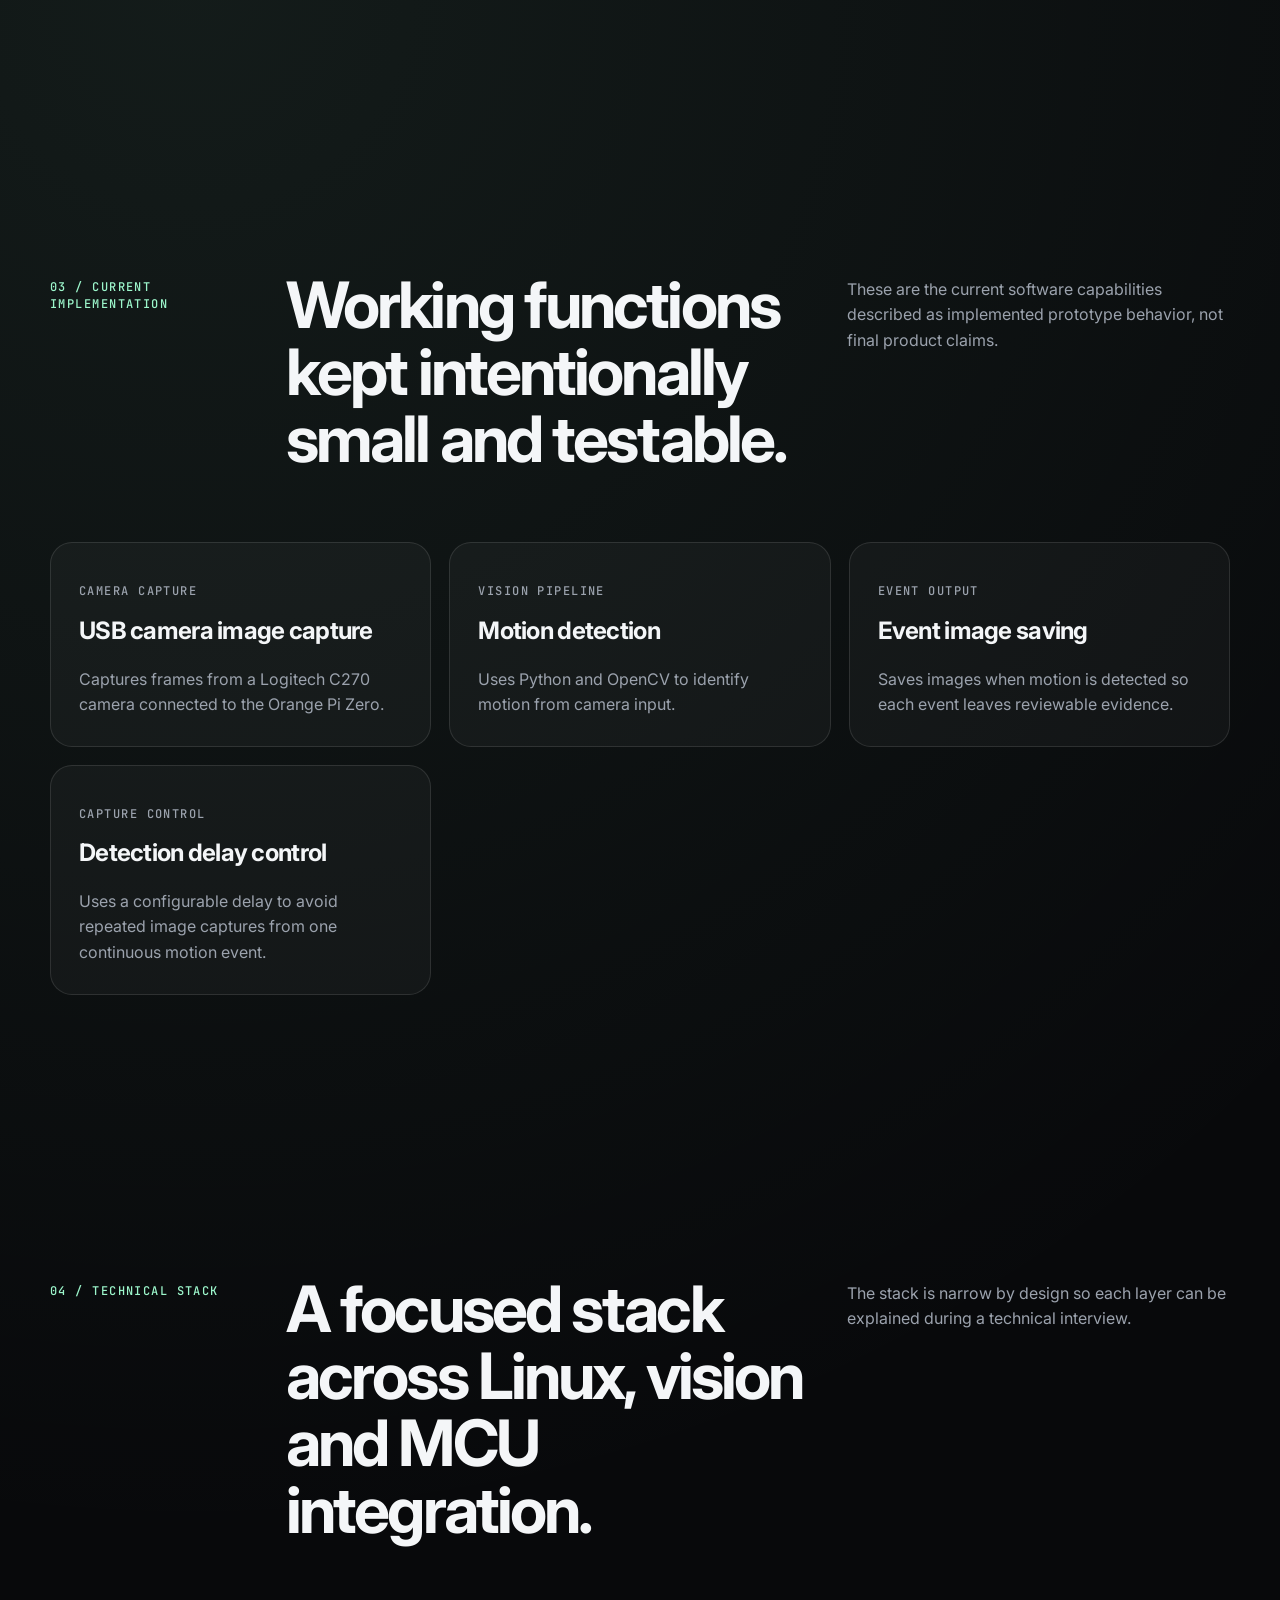
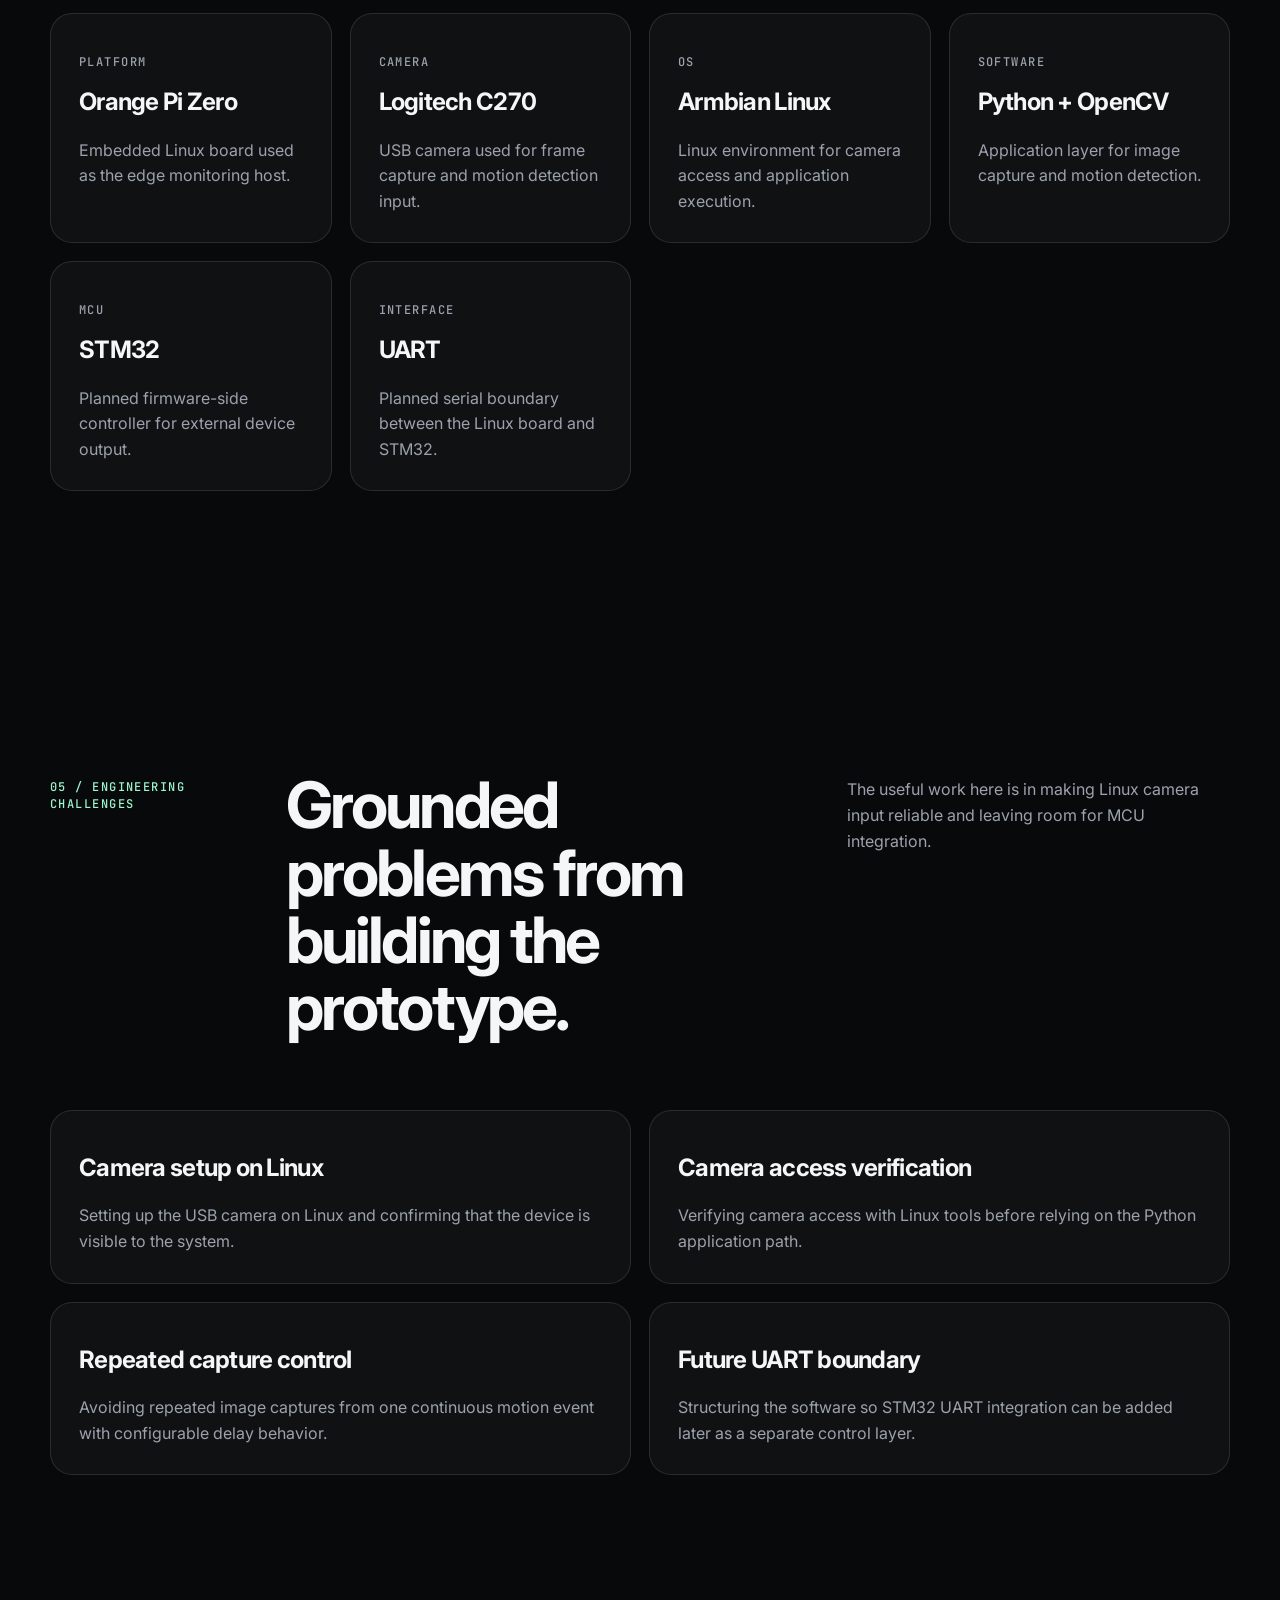
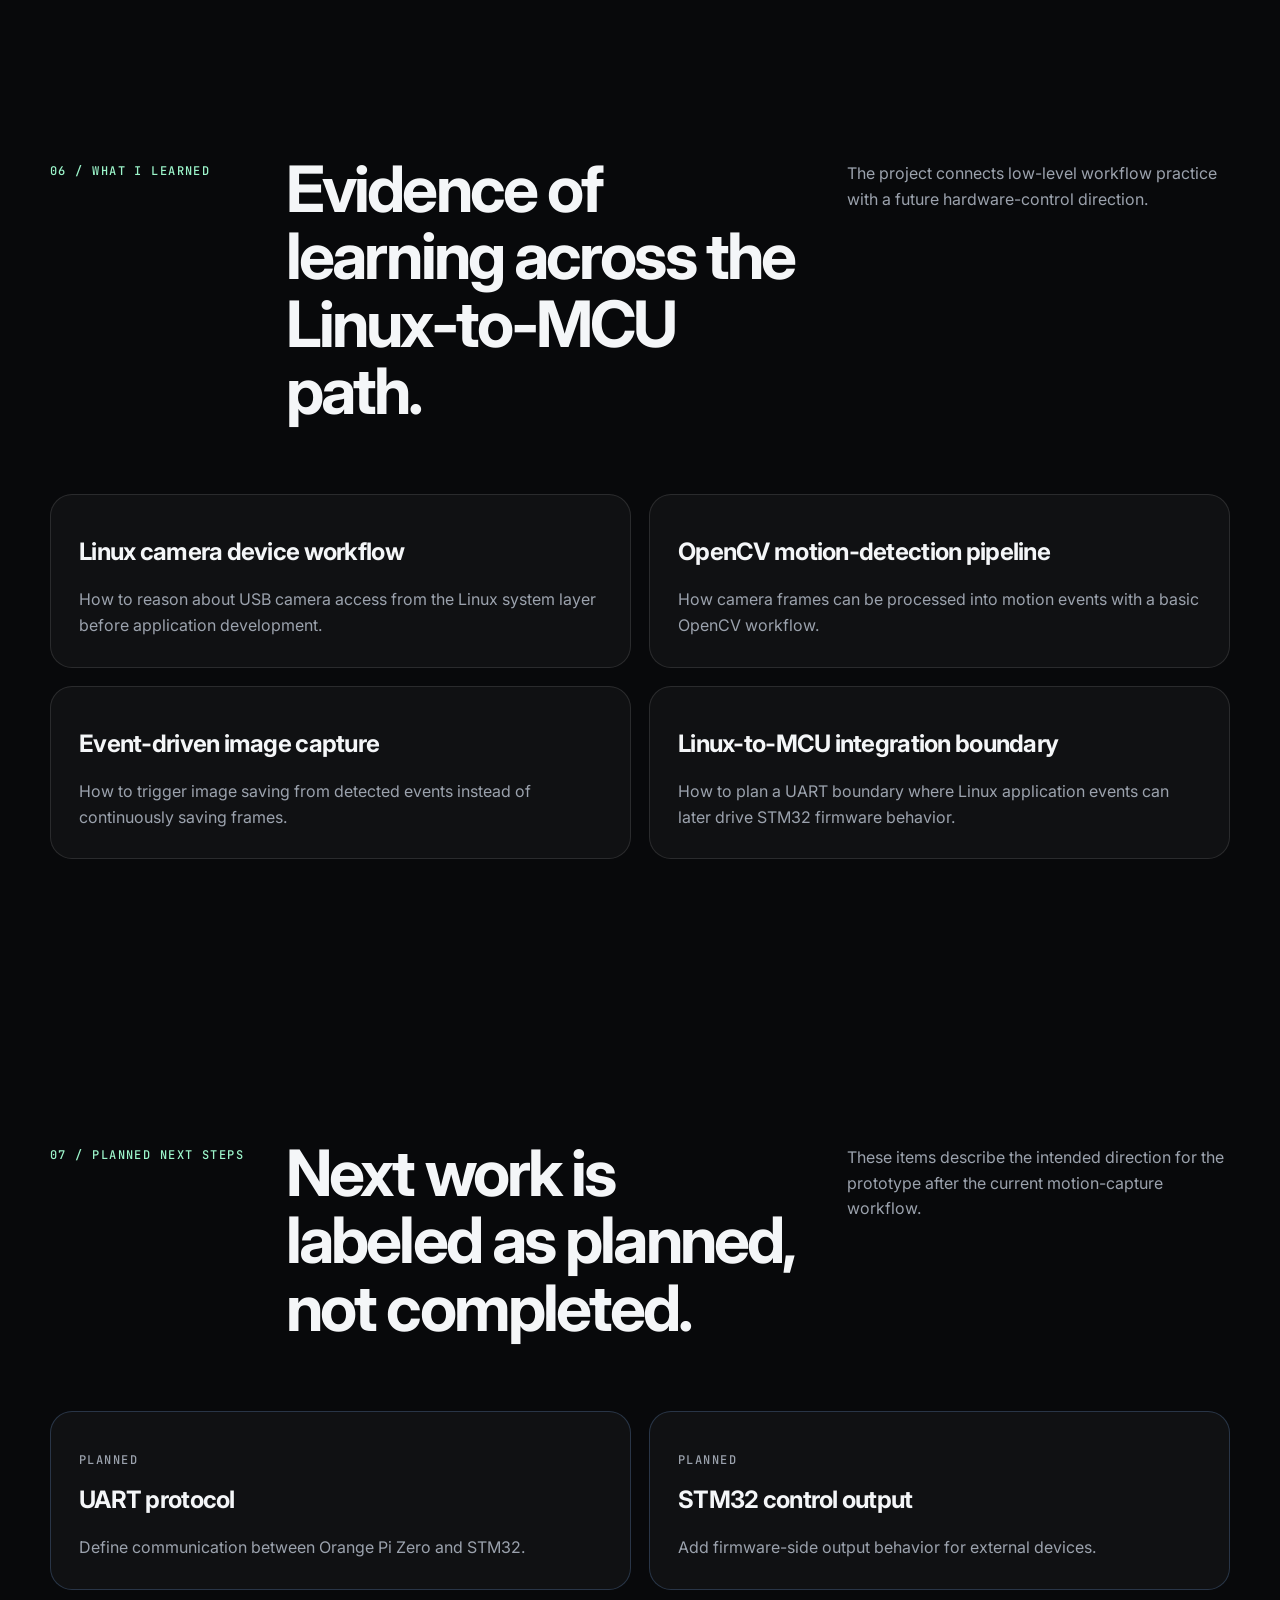
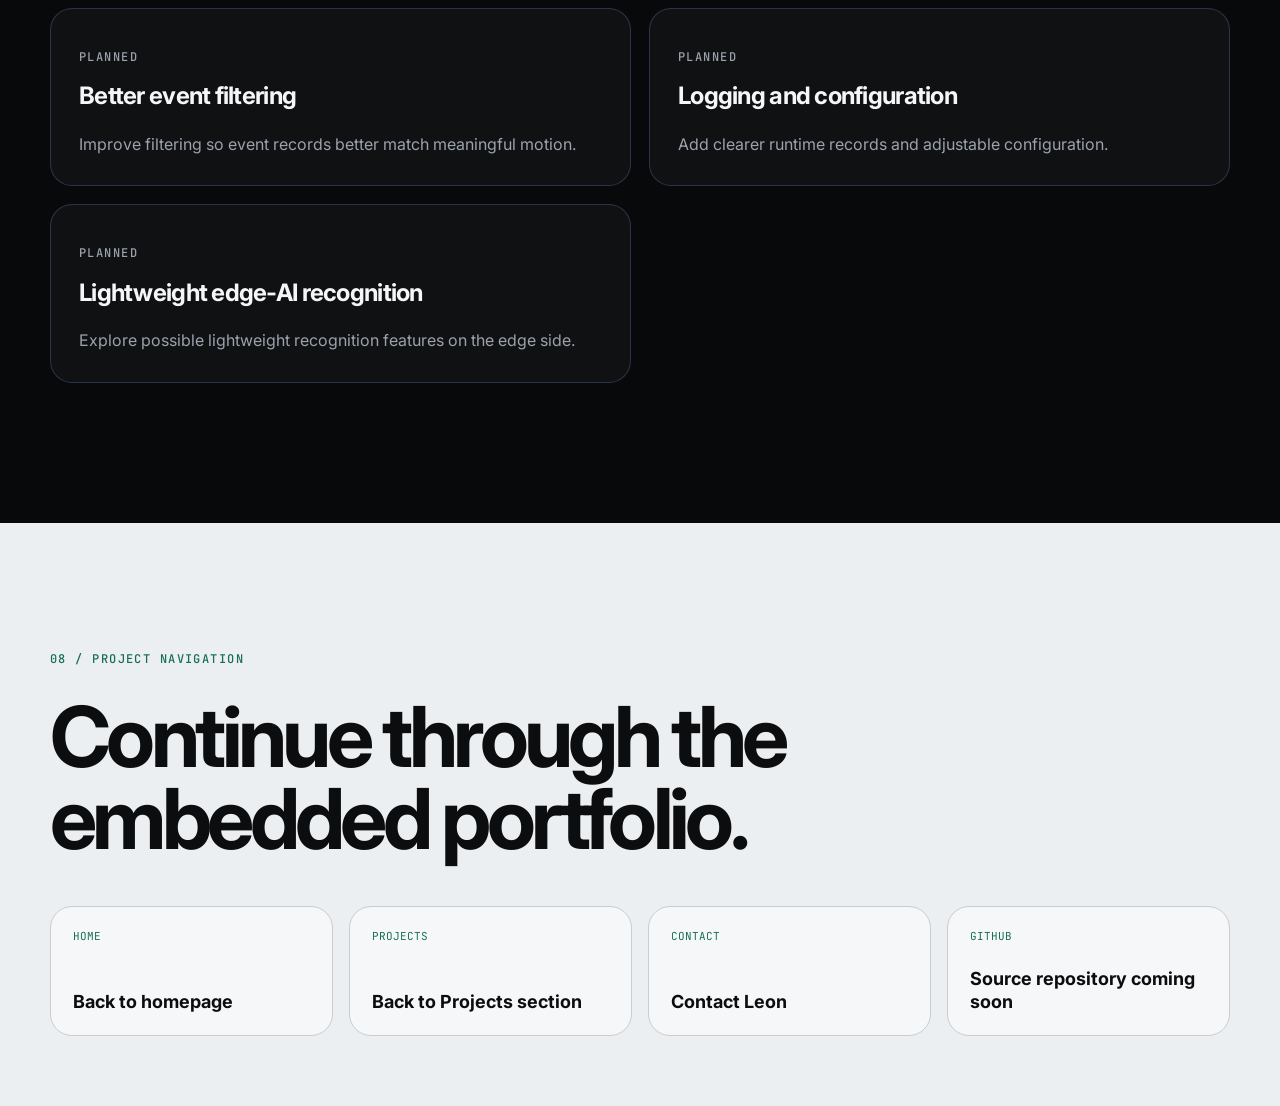
==== commit 22d8b9f1: "chore(repo): update BossMonitor contact label" ====
--- a/projects/bossmonitor-ai.html
+++ b/projects/bossmonitor-ai.html
@@ -9,7 +9,7 @@
   <link rel="preconnect" href="https://fonts.googleapis.com">
   <link rel="preconnect" href="https://fonts.gstatic.com" crossorigin>
   <link href="https://fonts.googleapis.com/css2?family=Inter:wght@400;500;600;700&family=JetBrains+Mono:wght@400;500&display=swap" rel="stylesheet">
-  <link rel="stylesheet" href="../styles.css" />
+  <link rel="stylesheet" href="../styles.css?v=bossmonitor-ai-20260712" />
 </head>
 <body>
   <div class="noise" aria-hidden="true"></div>
@@ -369,7 +369,7 @@
           </a>
           <a class="project-nav-card" href="../index.html#contact">
             <span>Contact</span>
-            <strong>Contact Chia-Pin Wu</strong>
+            <strong>Contact Leon</strong>
           </a>
           <article class="project-nav-card project-nav-card-static" aria-label="Source repository coming soon">
             <span>GitHub</span>
@@ -380,6 +380,6 @@
     </section>
   </main>
 
-  <script src="../script.js"></script>
+  <script src="../script.js?v=bossmonitor-ai-20260712"></script>
 </body>
 </html>
